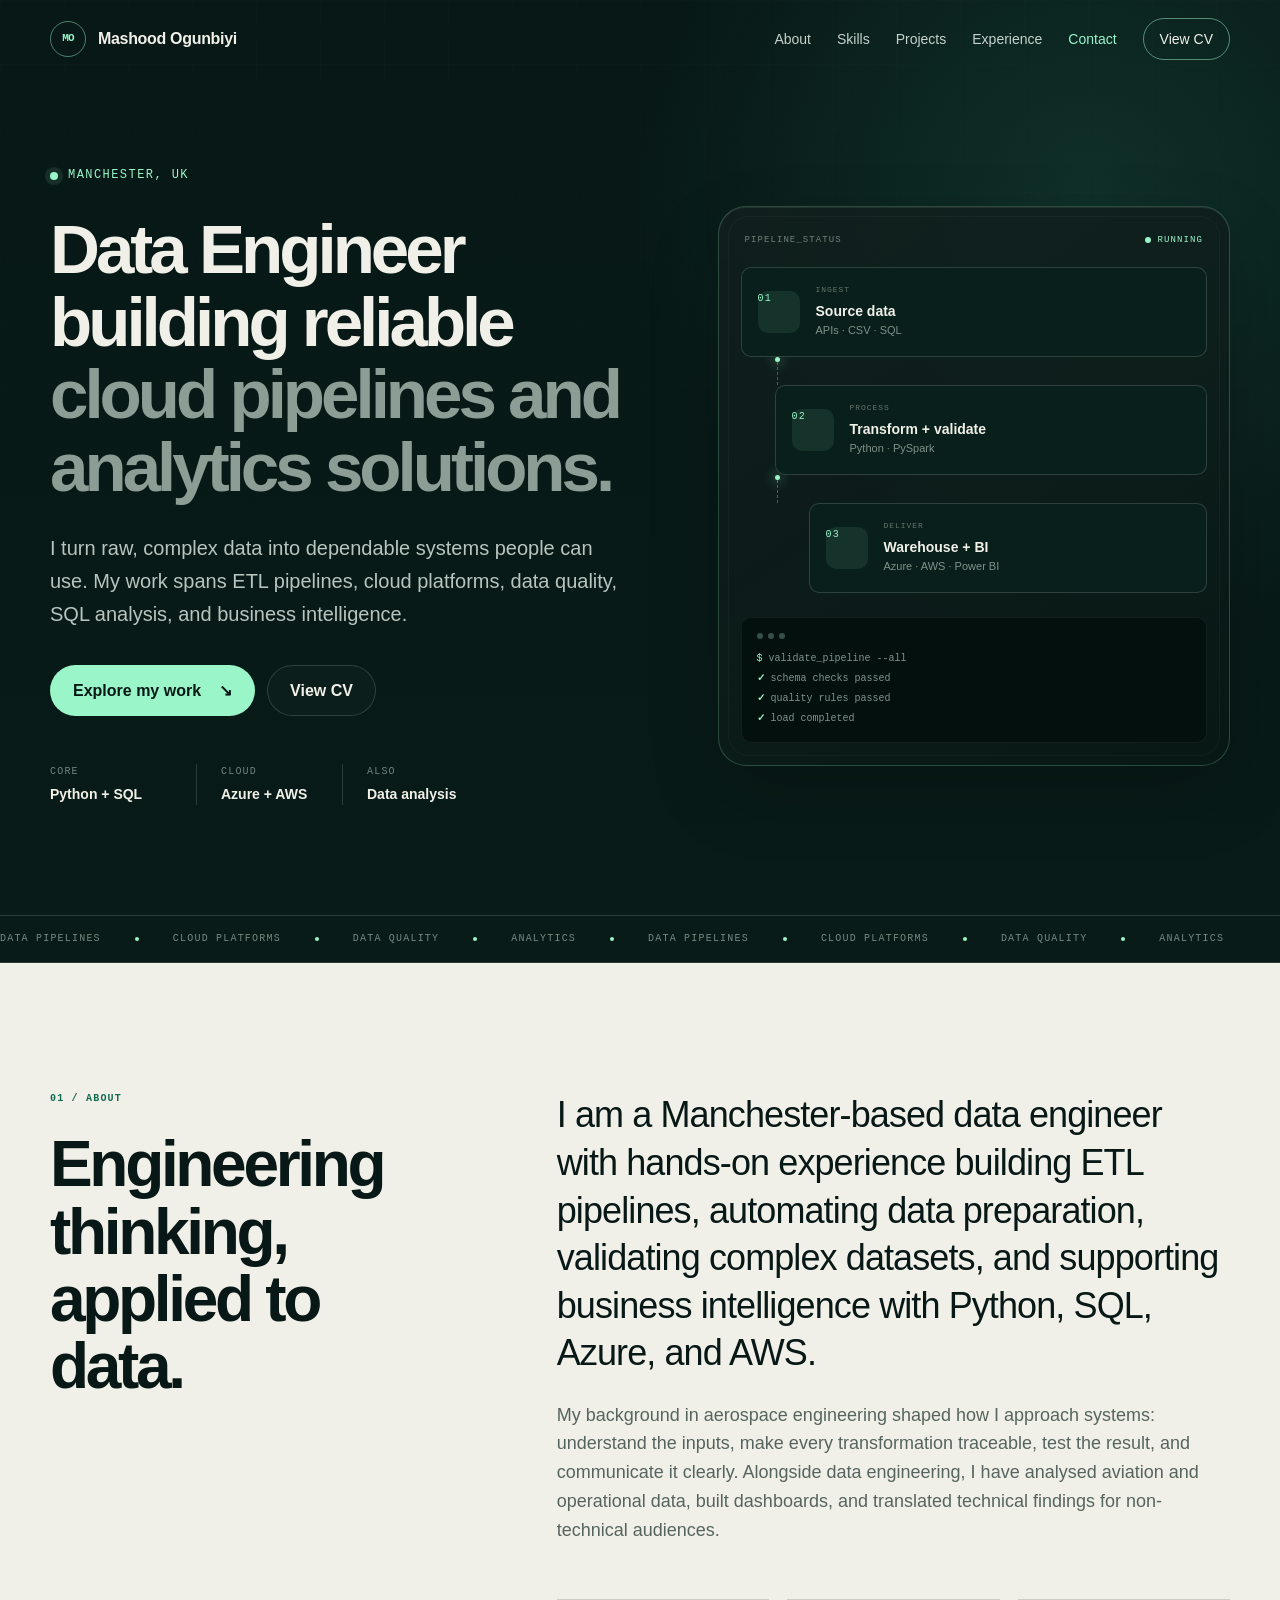
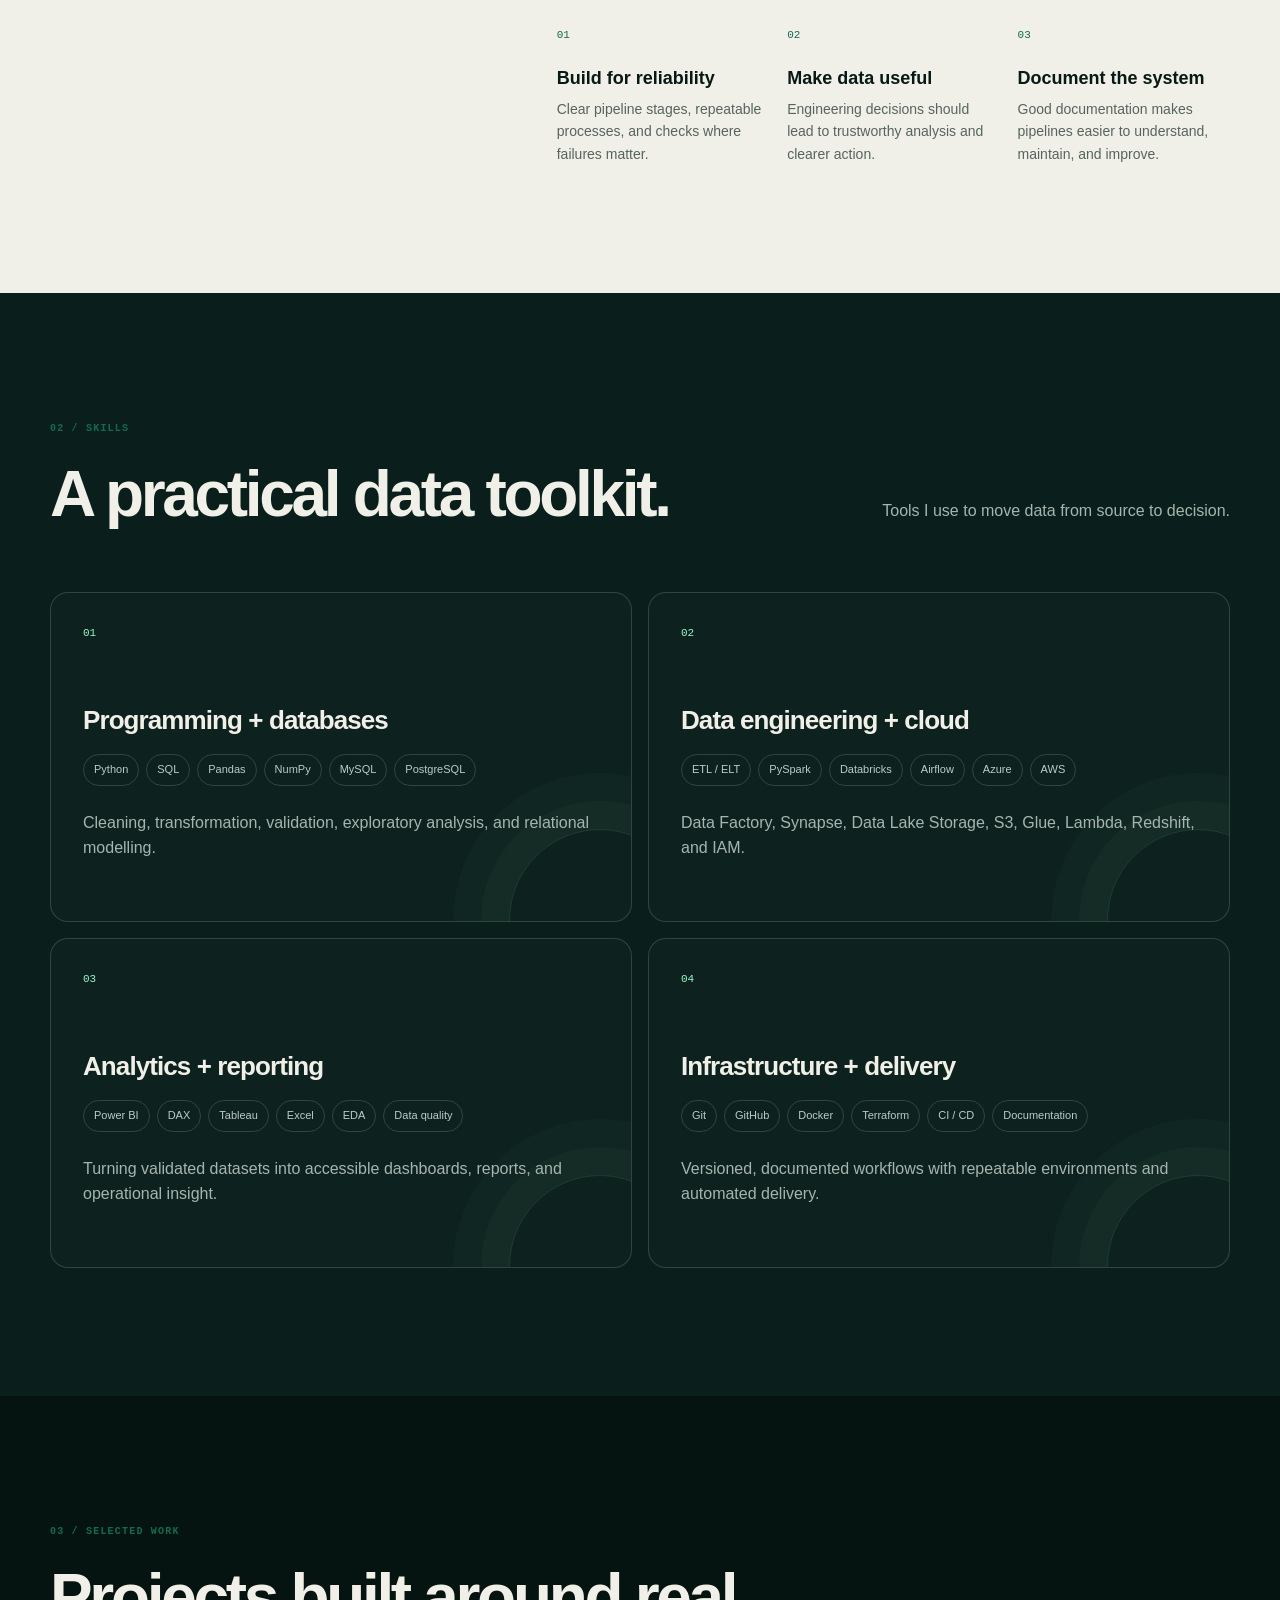
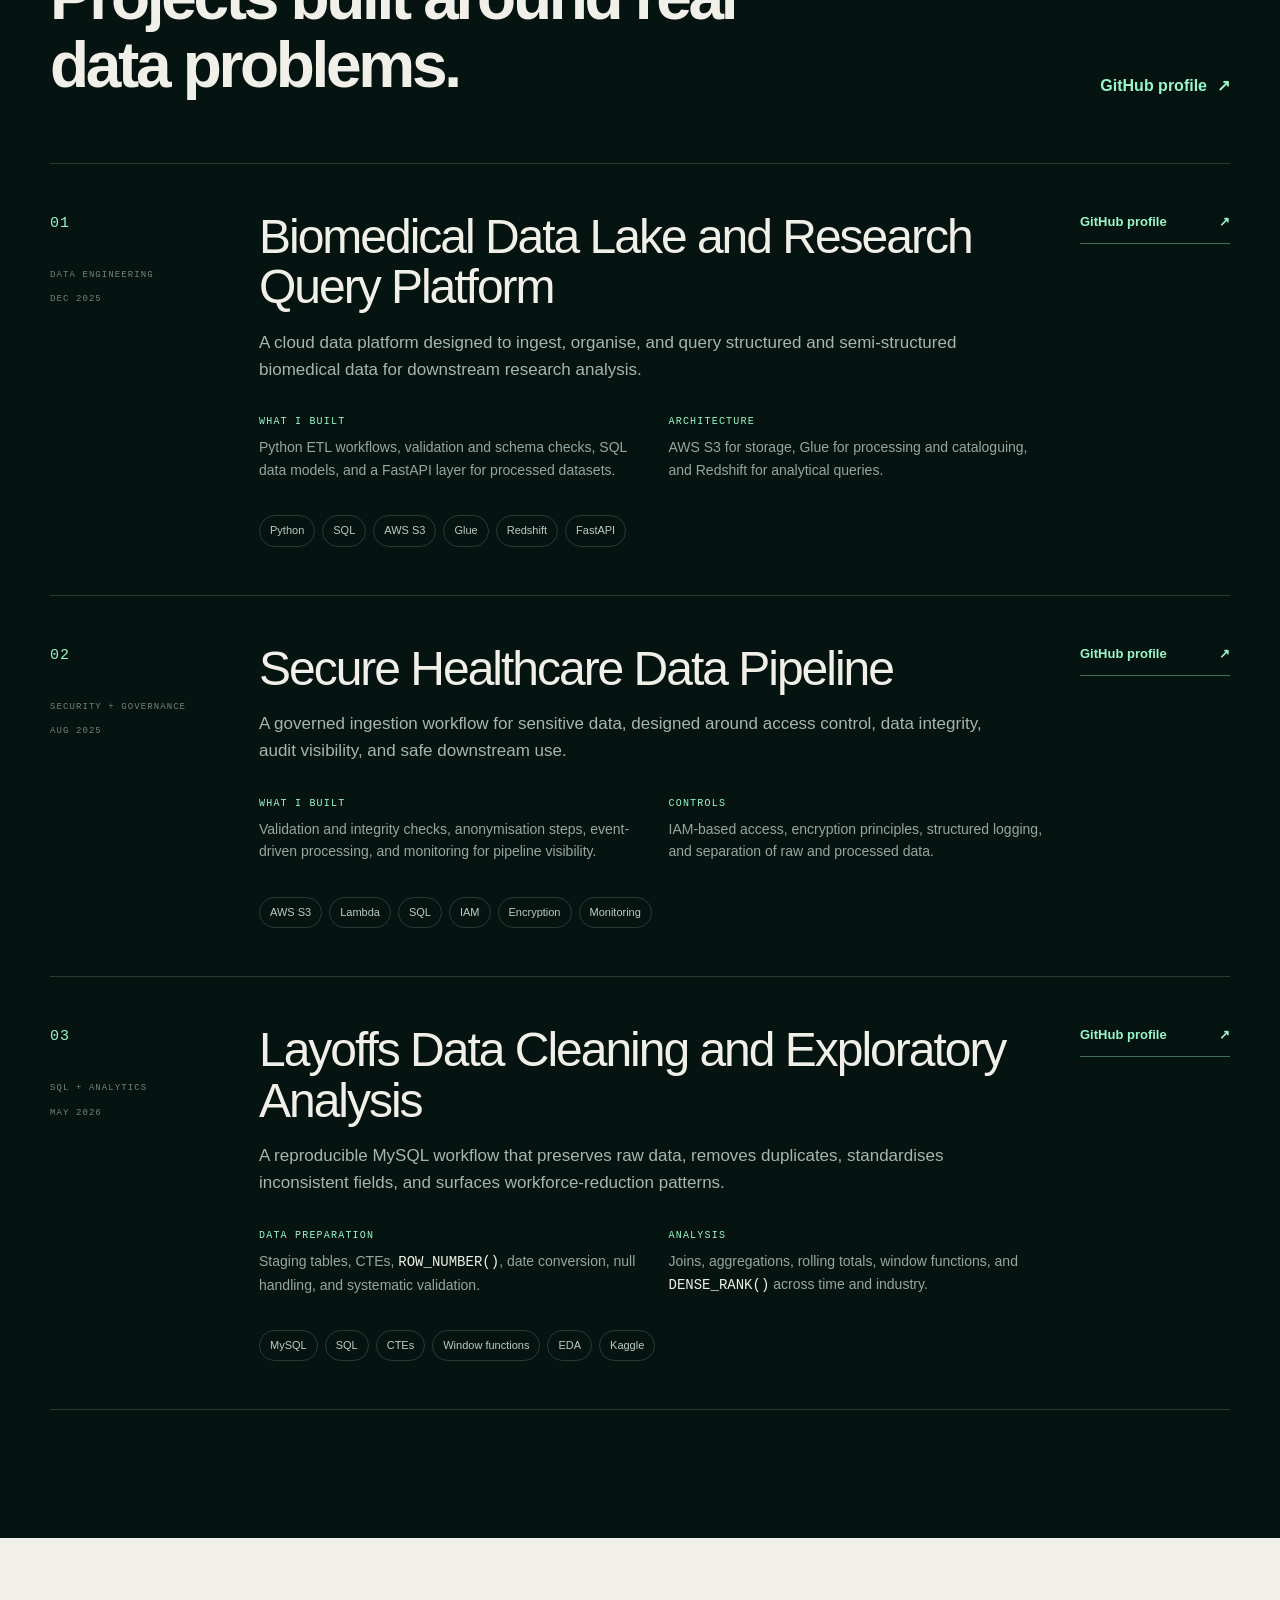
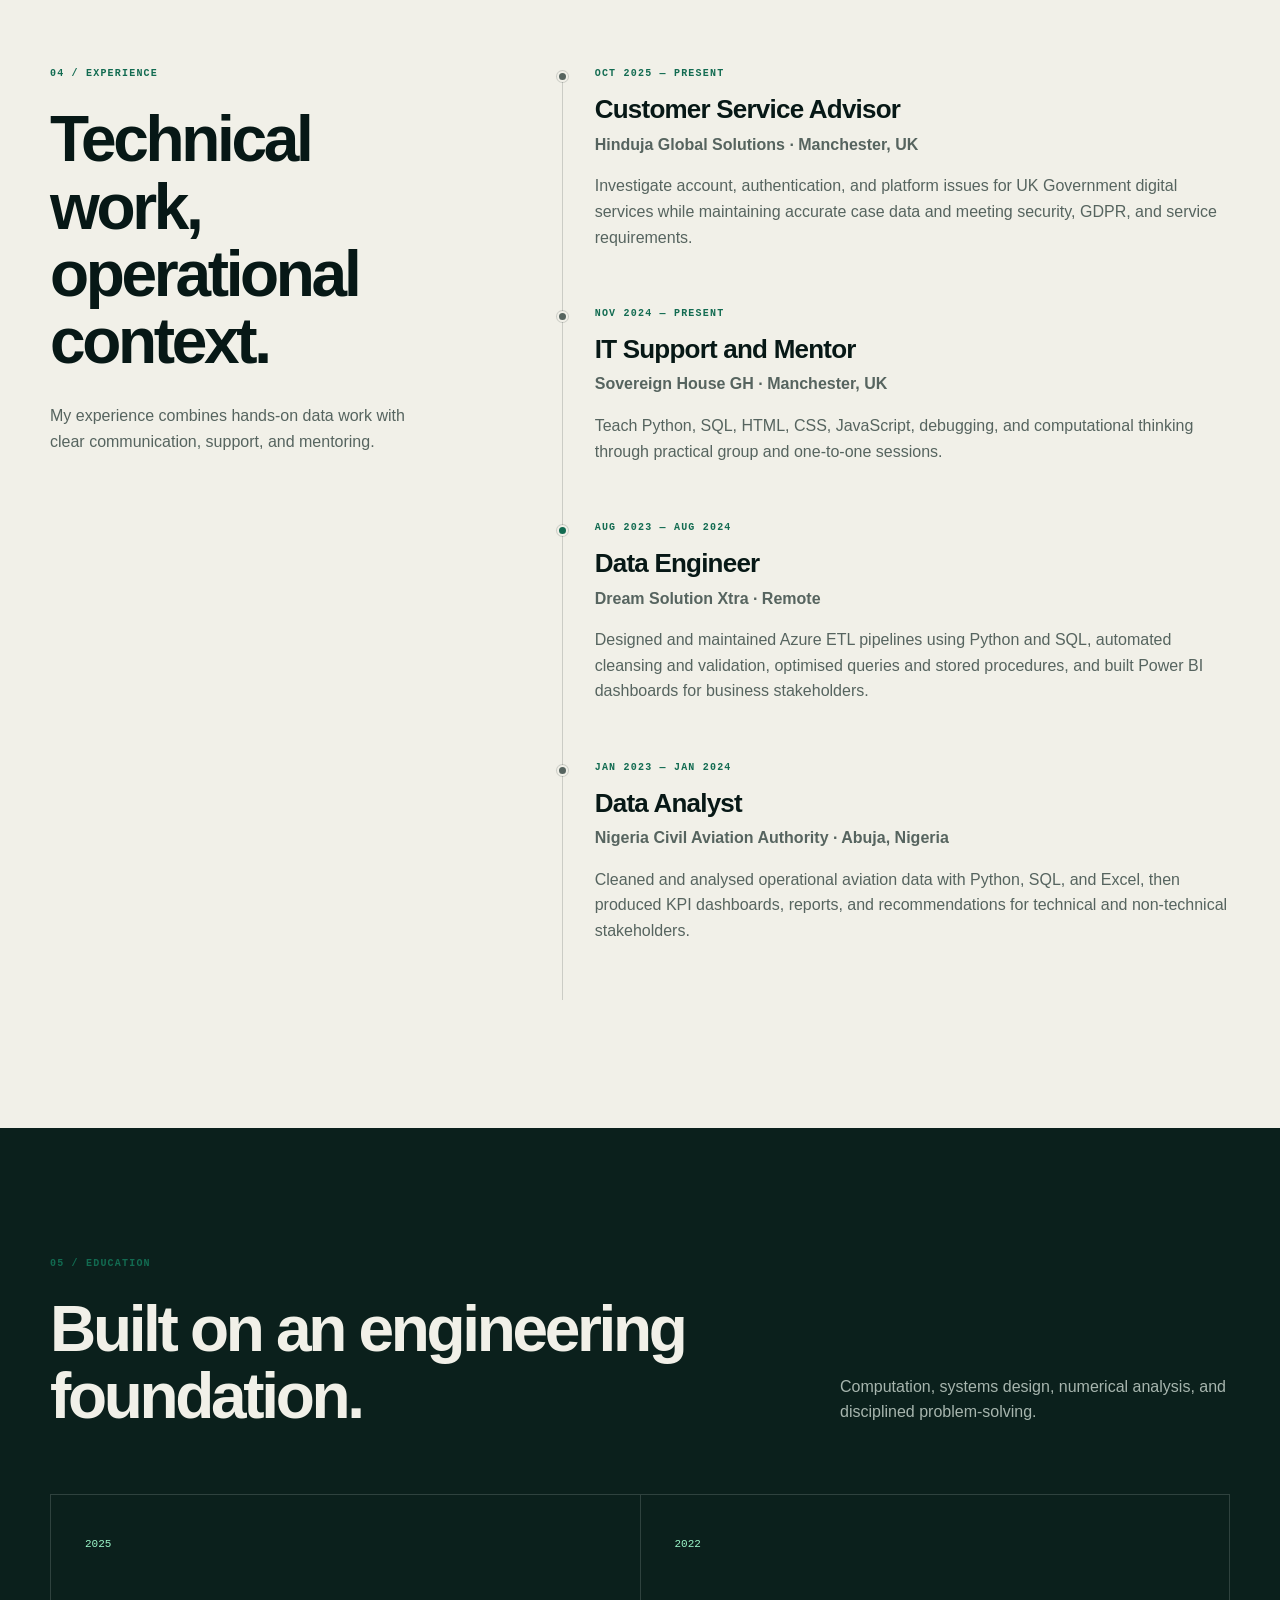
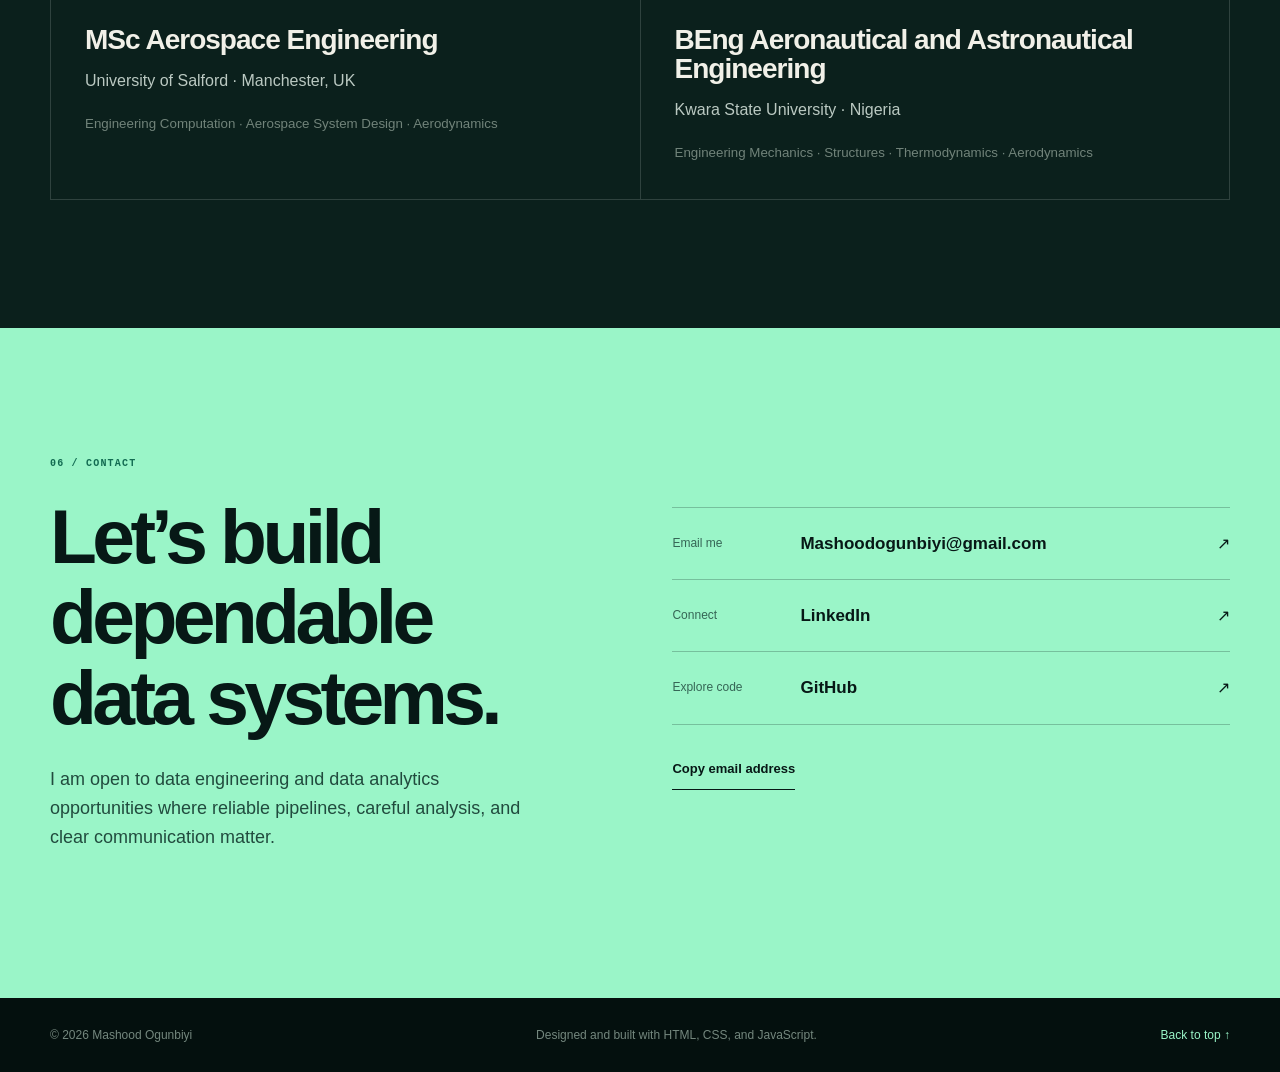
==== index.html @ 571972f6 "portfolio completed" ====
<!doctype html>
<html lang="en">
  <head>
    <meta charset="UTF-8" />
    <meta name="viewport" content="width=device-width, initial-scale=1.0" />
    <meta
      name="description"
      content="Portfolio of Mashood Ogunbiyi, a Manchester-based data engineer working with Python, SQL, Azure, AWS, data pipelines, and analytics."
    />
    <meta name="theme-color" content="#071816" />
    <meta property="og:title" content="Mashood Ogunbiyi | Data Engineer" />
    <meta
      property="og:description"
      content="Cloud data pipelines, dependable data platforms, and analytics solutions."
    />
    <meta property="og:type" content="website" />
    <title>Mashood Ogunbiyi | Data Engineer</title>
    <link rel="icon" href="data:image/svg+xml,%3Csvg xmlns='http://www.w3.org/2000/svg' viewBox='0 0 64 64'%3E%3Crect width='64' height='64' rx='32' fill='%23071816'/%3E%3Ctext x='32' y='39' text-anchor='middle' font-family='monospace' font-size='20' fill='%239af5c8'%3EMO%3C/text%3E%3C/svg%3E" />
    <link rel="stylesheet" href="styles.css" />
  </head>
  <body>
    <a class="skip-link" href="#main-content">Skip to main content</a>

    <header class="site-header" data-header>
      <div class="shell header-inner">
        <a class="brand" href="#home" aria-label="Mashood Ogunbiyi, home">
          <span class="brand-mark" aria-hidden="true">MO</span>
          <span class="brand-name">Mashood Ogunbiyi</span>
        </a>

        <button
          class="menu-toggle"
          type="button"
          aria-expanded="false"
          aria-controls="primary-navigation"
          data-menu-toggle
        >
          <span class="sr-only">Toggle navigation</span>
          <span aria-hidden="true"></span>
          <span aria-hidden="true"></span>
        </button>

        <nav class="primary-nav" id="primary-navigation" aria-label="Primary navigation" data-nav>
          <a href="#about">About</a>
          <a href="#skills">Skills</a>
          <a href="#projects">Projects</a>
          <a href="#experience">Experience</a>
          <a href="#contact">Contact</a>
          <a class="nav-cta" href="cv.html">View CV</a>
        </nav>
      </div>
    </header>

    <main id="main-content">
      <section class="hero section" id="home" aria-labelledby="hero-title">
        <div class="hero-grid shell">
          <div class="hero-copy" data-reveal>
            <p class="eyebrow"><span class="status-dot" aria-hidden="true"></span> Manchester, UK</p>
            <h1 id="hero-title">
              Data Engineer building reliable
              <span>cloud pipelines and analytics solutions.</span>
            </h1>
            <p class="hero-intro">
              I turn raw, complex data into dependable systems people can use. My work spans ETL
              pipelines, cloud platforms, data quality, SQL analysis, and business intelligence.
            </p>

            <div class="hero-actions" aria-label="Portfolio actions">
              <a class="button button-primary" href="#projects">
                Explore my work
                <span aria-hidden="true">↘</span>
              </a>
              <a class="button button-secondary" href="cv.html">View CV</a>
            </div>

            <dl class="hero-facts" aria-label="Professional summary">
              <div>
                <dt>Core</dt>
                <dd>Python + SQL</dd>
              </div>
              <div>
                <dt>Cloud</dt>
                <dd>Azure + AWS</dd>
              </div>
              <div>
                <dt>Also</dt>
                <dd>Data analysis</dd>
              </div>
            </dl>
          </div>

          <div class="pipeline-visual" role="img" aria-label="A data pipeline moving from source systems through transformation and validation into a cloud warehouse and dashboard" data-reveal>
            <div class="visual-topline">
              <span>pipeline_status</span>
              <span class="running-label"><i aria-hidden="true"></i> running</span>
            </div>

            <div class="pipeline-flow">
              <div class="pipeline-node node-source">
                <span class="node-icon" aria-hidden="true">01</span>
                <div>
                  <small>INGEST</small>
                  <strong>Source data</strong>
                  <span>APIs · CSV · SQL</span>
                </div>
              </div>

              <div class="connector" aria-hidden="true"><span></span></div>

              <div class="pipeline-node node-transform">
                <span class="node-icon" aria-hidden="true">02</span>
                <div>
                  <small>PROCESS</small>
                  <strong>Transform + validate</strong>
                  <span>Python · PySpark</span>
                </div>
              </div>

              <div class="connector" aria-hidden="true"><span></span></div>

              <div class="pipeline-node node-output">
                <span class="node-icon" aria-hidden="true">03</span>
                <div>
                  <small>DELIVER</small>
                  <strong>Warehouse + BI</strong>
                  <span>Azure · AWS · Power BI</span>
                </div>
              </div>
            </div>

            <div class="terminal-card" aria-hidden="true">
              <div class="terminal-dots"><i></i><i></i><i></i></div>
              <code><span>$</span> validate_pipeline --all</code>
              <code><b>✓</b> schema checks passed</code>
              <code><b>✓</b> quality rules passed</code>
              <code><b>✓</b> load completed</code>
            </div>
          </div>
        </div>

        <div class="hero-marquee" aria-hidden="true">
          <div>
            <span>DATA PIPELINES</span><i></i><span>CLOUD PLATFORMS</span><i></i><span>DATA QUALITY</span><i></i><span>ANALYTICS</span><i></i><span>DATA PIPELINES</span><i></i><span>CLOUD PLATFORMS</span><i></i><span>DATA QUALITY</span><i></i><span>ANALYTICS</span>
          </div>
        </div>
      </section>

      <section class="section section-light" id="about" aria-labelledby="about-title">
        <div class="shell section-grid">
          <div class="section-heading" data-reveal>
            <p class="section-index">01 / About</p>
            <h2 id="about-title">Engineering thinking, applied to data.</h2>
          </div>

          <div class="about-copy" data-reveal>
            <p class="lead">
              I am a Manchester-based data engineer with hands-on experience building ETL pipelines,
              automating data preparation, validating complex datasets, and supporting business
              intelligence with Python, SQL, Azure, and AWS.
            </p>
            <p>
              My background in aerospace engineering shaped how I approach systems: understand the
              inputs, make every transformation traceable, test the result, and communicate it clearly.
              Alongside data engineering, I have analysed aviation and operational data, built dashboards,
              and translated technical findings for non-technical audiences.
            </p>

            <div class="about-principles" aria-label="Working principles">
              <article>
                <span>01</span>
                <h3>Build for reliability</h3>
                <p>Clear pipeline stages, repeatable processes, and checks where failures matter.</p>
              </article>
              <article>
                <span>02</span>
                <h3>Make data useful</h3>
                <p>Engineering decisions should lead to trustworthy analysis and clearer action.</p>
              </article>
              <article>
                <span>03</span>
                <h3>Document the system</h3>
                <p>Good documentation makes pipelines easier to understand, maintain, and improve.</p>
              </article>
            </div>
          </div>
        </div>
      </section>

      <section class="section skills-section" id="skills" aria-labelledby="skills-title">
        <div class="shell">
          <div class="section-heading section-heading-row" data-reveal>
            <div>
              <p class="section-index">02 / Skills</p>
              <h2 id="skills-title">A practical data toolkit.</h2>
            </div>
            <p>Tools I use to move data from source to decision.</p>
          </div>

          <div class="skill-grid">
            <article class="skill-card" data-reveal>
              <div class="skill-number">01</div>
              <h3>Programming + databases</h3>
              <ul class="tag-list" aria-label="Programming and database skills">
                <li>Python</li><li>SQL</li><li>Pandas</li><li>NumPy</li><li>MySQL</li><li>PostgreSQL</li>
              </ul>
              <p>Cleaning, transformation, validation, exploratory analysis, and relational modelling.</p>
            </article>

            <article class="skill-card" data-reveal>
              <div class="skill-number">02</div>
              <h3>Data engineering + cloud</h3>
              <ul class="tag-list" aria-label="Data engineering and cloud skills">
                <li>ETL / ELT</li><li>PySpark</li><li>Databricks</li><li>Airflow</li><li>Azure</li><li>AWS</li>
              </ul>
              <p>Data Factory, Synapse, Data Lake Storage, S3, Glue, Lambda, Redshift, and IAM.</p>
            </article>

            <article class="skill-card" data-reveal>
              <div class="skill-number">03</div>
              <h3>Analytics + reporting</h3>
              <ul class="tag-list" aria-label="Analytics and reporting skills">
                <li>Power BI</li><li>DAX</li><li>Tableau</li><li>Excel</li><li>EDA</li><li>Data quality</li>
              </ul>
              <p>Turning validated datasets into accessible dashboards, reports, and operational insight.</p>
            </article>

            <article class="skill-card" data-reveal>
              <div class="skill-number">04</div>
              <h3>Infrastructure + delivery</h3>
              <ul class="tag-list" aria-label="Infrastructure and delivery skills">
                <li>Git</li><li>GitHub</li><li>Docker</li><li>Terraform</li><li>CI / CD</li><li>Documentation</li>
              </ul>
              <p>Versioned, documented workflows with repeatable environments and automated delivery.</p>
            </article>
          </div>
        </div>
      </section>

      <section class="section section-projects" id="projects" aria-labelledby="projects-title">
        <div class="shell">
          <div class="section-heading section-heading-row" data-reveal>
            <div>
              <p class="section-index">03 / Selected work</p>
              <h2 id="projects-title">Projects built around real data problems.</h2>
            </div>
            <a class="text-link" href="https://github.com/mashoodogunbiyi" target="_blank" rel="noreferrer">
              GitHub profile <span aria-hidden="true">↗</span>
            </a>
          </div>

          <div class="project-list">
            <article class="project-card project-featured" data-reveal>
              <div class="project-meta">
                <span>01</span>
                <span>Data engineering</span>
                <span>Dec 2025</span>
              </div>
              <div class="project-body">
                <div>
                  <h3>Biomedical Data Lake and Research Query Platform</h3>
                  <p>
                    A cloud data platform designed to ingest, organise, and query structured and
                    semi-structured biomedical data for downstream research analysis.
                  </p>
                </div>
                <div class="project-detail-grid">
                  <div>
                    <h4>What I built</h4>
                    <p>Python ETL workflows, validation and schema checks, SQL data models, and a FastAPI layer for processed datasets.</p>
                  </div>
                  <div>
                    <h4>Architecture</h4>
                    <p>AWS S3 for storage, Glue for processing and cataloguing, and Redshift for analytical queries.</p>
                  </div>
                </div>
                <ul class="project-stack" aria-label="Project technology stack">
                  <li>Python</li><li>SQL</li><li>AWS S3</li><li>Glue</li><li>Redshift</li><li>FastAPI</li>
                </ul>
              </div>
              <a class="project-link" href="https://github.com/mashoodogunbiyi" target="_blank" rel="noreferrer" aria-label="View Mashood Ogunbiyi's GitHub profile for the biomedical data lake project">
                <span>GitHub profile</span><span aria-hidden="true">↗</span>
              </a>
            </article>

            <article class="project-card" data-reveal>
              <div class="project-meta">
                <span>02</span>
                <span>Security + governance</span>
                <span>Aug 2025</span>
              </div>
              <div class="project-body">
                <div>
                  <h3>Secure Healthcare Data Pipeline</h3>
                  <p>
                    A governed ingestion workflow for sensitive data, designed around access control,
                    data integrity, audit visibility, and safe downstream use.
                  </p>
                </div>
                <div class="project-detail-grid">
                  <div>
                    <h4>What I built</h4>
                    <p>Validation and integrity checks, anonymisation steps, event-driven processing, and monitoring for pipeline visibility.</p>
                  </div>
                  <div>
                    <h4>Controls</h4>
                    <p>IAM-based access, encryption principles, structured logging, and separation of raw and processed data.</p>
                  </div>
                </div>
                <ul class="project-stack" aria-label="Project technology stack">
                  <li>AWS S3</li><li>Lambda</li><li>SQL</li><li>IAM</li><li>Encryption</li><li>Monitoring</li>
                </ul>
              </div>
              <a class="project-link" href="https://github.com/mashoodogunbiyi" target="_blank" rel="noreferrer" aria-label="View Mashood Ogunbiyi's GitHub profile for the secure healthcare data pipeline project">
                <span>GitHub profile</span><span aria-hidden="true">↗</span>
              </a>
            </article>

            <article class="project-card" data-reveal>
              <div class="project-meta">
                <span>03</span>
                <span>SQL + analytics</span>
                <span>May 2026</span>
              </div>
              <div class="project-body">
                <div>
                  <h3>Layoffs Data Cleaning and Exploratory Analysis</h3>
                  <p>
                    A reproducible MySQL workflow that preserves raw data, removes duplicates,
                    standardises inconsistent fields, and surfaces workforce-reduction patterns.
                  </p>
                </div>
                <div class="project-detail-grid">
                  <div>
                    <h4>Data preparation</h4>
                    <p>Staging tables, CTEs, <code>ROW_NUMBER()</code>, date conversion, null handling, and systematic validation.</p>
                  </div>
                  <div>
                    <h4>Analysis</h4>
                    <p>Joins, aggregations, rolling totals, window functions, and <code>DENSE_RANK()</code> across time and industry.</p>
                  </div>
                </div>
                <ul class="project-stack" aria-label="Project technology stack">
                  <li>MySQL</li><li>SQL</li><li>CTEs</li><li>Window functions</li><li>EDA</li><li>Kaggle</li>
                </ul>
              </div>
              <a class="project-link" href="https://github.com/mashoodogunbiyi" target="_blank" rel="noreferrer" aria-label="View Mashood Ogunbiyi's GitHub profile for the SQL layoffs analysis project">
                <span>GitHub profile</span><span aria-hidden="true">↗</span>
              </a>
            </article>
          </div>
        </div>
      </section>

      <section class="section section-light" id="experience" aria-labelledby="experience-title">
        <div class="shell section-grid experience-layout">
          <div class="section-heading" data-reveal>
            <p class="section-index">04 / Experience</p>
            <h2 id="experience-title">Technical work, operational context.</h2>
            <p class="heading-note">My experience combines hands-on data work with clear communication, support, and mentoring.</p>
          </div>

          <div class="timeline">
            <article class="timeline-item" data-reveal>
              <div class="timeline-marker" aria-hidden="true"></div>
              <div class="timeline-date">Oct 2025 — Present</div>
              <h3>Customer Service Advisor</h3>
              <p class="timeline-company">Hinduja Global Solutions · Manchester, UK</p>
              <p>Investigate account, authentication, and platform issues for UK Government digital services while maintaining accurate case data and meeting security, GDPR, and service requirements.</p>
            </article>

            <article class="timeline-item" data-reveal>
              <div class="timeline-marker" aria-hidden="true"></div>
              <div class="timeline-date">Nov 2024 — Present</div>
              <h3>IT Support and Mentor</h3>
              <p class="timeline-company">Sovereign House GH · Manchester, UK</p>
              <p>Teach Python, SQL, HTML, CSS, JavaScript, debugging, and computational thinking through practical group and one-to-one sessions.</p>
            </article>

            <article class="timeline-item timeline-item-accent" data-reveal>
              <div class="timeline-marker" aria-hidden="true"></div>
              <div class="timeline-date">Aug 2023 — Aug 2024</div>
              <h3>Data Engineer</h3>
              <p class="timeline-company">Dream Solution Xtra · Remote</p>
              <p>Designed and maintained Azure ETL pipelines using Python and SQL, automated cleansing and validation, optimised queries and stored procedures, and built Power BI dashboards for business stakeholders.</p>
            </article>

            <article class="timeline-item" data-reveal>
              <div class="timeline-marker" aria-hidden="true"></div>
              <div class="timeline-date">Jan 2023 — Jan 2024</div>
              <h3>Data Analyst</h3>
              <p class="timeline-company">Nigeria Civil Aviation Authority · Abuja, Nigeria</p>
              <p>Cleaned and analysed operational aviation data with Python, SQL, and Excel, then produced KPI dashboards, reports, and recommendations for technical and non-technical stakeholders.</p>
            </article>
          </div>
        </div>
      </section>

      <section class="section education-section" id="education" aria-labelledby="education-title">
        <div class="shell">
          <div class="section-heading section-heading-row" data-reveal>
            <div>
              <p class="section-index">05 / Education</p>
              <h2 id="education-title">Built on an engineering foundation.</h2>
            </div>
            <p>Computation, systems design, numerical analysis, and disciplined problem-solving.</p>
          </div>

          <div class="education-grid">
            <article data-reveal>
              <span>2025</span>
              <h3>MSc Aerospace Engineering</h3>
              <p>University of Salford · Manchester, UK</p>
              <small>Engineering Computation · Aerospace System Design · Aerodynamics</small>
            </article>
            <article data-reveal>
              <span>2022</span>
              <h3>BEng Aeronautical and Astronautical Engineering</h3>
              <p>Kwara State University · Nigeria</p>
              <small>Engineering Mechanics · Structures · Thermodynamics · Aerodynamics</small>
            </article>
          </div>
        </div>
      </section>

      <section class="section contact-section" id="contact" aria-labelledby="contact-title">
        <div class="shell contact-grid">
          <div data-reveal>
            <p class="section-index">06 / Contact</p>
            <h2 id="contact-title">Let’s build dependable data systems.</h2>
            <p>
              I am open to data engineering and data analytics opportunities where reliable pipelines,
              careful analysis, and clear communication matter.
            </p>
          </div>

          <div class="contact-actions" data-reveal>
            <a class="contact-link" href="mailto:mashoodogunbiyi@gmail.com">
              <span>Email me</span>
              <strong>Mashoodogunbiyi@gmail.com</strong>
              <i aria-hidden="true">↗</i>
            </a>
            <a class="contact-link" href="https://www.linkedin.com/in/ogunbiyi-mashood" target="_blank" rel="noreferrer">
              <span>Connect</span>
              <strong>LinkedIn</strong>
              <i aria-hidden="true">↗</i>
            </a>
            <a class="contact-link" href="https://github.com/mashoodogunbiyi" target="_blank" rel="noreferrer">
              <span>Explore code</span>
              <strong>GitHub</strong>
              <i aria-hidden="true">↗</i>
            </a>
            <button class="copy-button" type="button" data-copy-email>
              Copy email address
            </button>
            <p class="copy-status" role="status" aria-live="polite" data-copy-status></p>
          </div>
        </div>
      </section>
    </main>

    <footer class="site-footer">
      <div class="shell footer-inner">
        <p>© <span data-year></span> Mashood Ogunbiyi</p>
        <p>Designed and built with HTML, CSS, and JavaScript.</p>
        <a href="#home">Back to top <span aria-hidden="true">↑</span></a>
      </div>
    </footer>

    <script src="script.js"></script>
  </body>
</html>
---- styles.css ----
:root {
  color-scheme: dark;
  --ink: #071816;
  --ink-soft: #102723;
  --ink-card: #0d221f;
  --paper: #f1f0e8;
  --paper-strong: #fbfaf4;
  --muted: #a7b5ae;
  --muted-dark: #56645f;
  --line: rgba(232, 242, 235, 0.16);
  --line-dark: rgba(7, 24, 22, 0.16);
  --mint: #9af5c8;
  --mint-dark: #126b51;
  --shell: min(1180px, calc(100% - 40px));
  --radius-sm: 10px;
  --radius-md: 18px;
  --radius-lg: 28px;
  --shadow: 0 28px 70px rgba(0, 0, 0, 0.2);
}

* {
  box-sizing: border-box;
}

html {
  scroll-behavior: smooth;
  scroll-padding-top: 88px;
}

body {
  margin: 0;
  min-width: 320px;
  background: var(--ink);
  color: var(--paper);
  font-family: "Avenir Next", Avenir, "Segoe UI", Helvetica, Arial, sans-serif;
  font-size: 16px;
  line-height: 1.6;
  -webkit-font-smoothing: antialiased;
}

body.menu-open {
  overflow: hidden;
}

::selection {
  background: var(--mint);
  color: var(--ink);
}

a {
  color: inherit;
  text-decoration: none;
}

button,
a {
  -webkit-tap-highlight-color: transparent;
}

button,
input,
textarea {
  font: inherit;
}

button {
  color: inherit;
}

img,
svg {
  display: block;
  max-width: 100%;
}

h1,
h2,
h3,
h4,
p {
  margin-top: 0;
}

h1,
h2,
h3,
h4 {
  line-height: 1.05;
}

.shell {
  width: var(--shell);
  margin-inline: auto;
}

.sr-only {
  position: absolute;
  width: 1px;
  height: 1px;
  padding: 0;
  margin: -1px;
  overflow: hidden;
  clip: rect(0, 0, 0, 0);
  white-space: nowrap;
  border: 0;
}

.skip-link {
  position: fixed;
  z-index: 1000;
  top: 12px;
  left: 12px;
  padding: 10px 16px;
  background: var(--mint);
  color: var(--ink);
  border-radius: 6px;
  transform: translateY(-160%);
  transition: transform 180ms ease;
}

.skip-link:focus {
  transform: translateY(0);
}

:focus-visible {
  outline: 3px solid var(--mint);
  outline-offset: 4px;
}

.site-header {
  position: fixed;
  z-index: 100;
  top: 0;
  left: 0;
  width: 100%;
  border-bottom: 1px solid transparent;
  transition: background 220ms ease, border-color 220ms ease, backdrop-filter 220ms ease;
}

.site-header.is-scrolled {
  background: rgba(7, 24, 22, 0.84);
  border-color: var(--line);
  backdrop-filter: blur(18px);
}

.header-inner {
  min-height: 78px;
  display: flex;
  align-items: center;
  justify-content: space-between;
  gap: 32px;
}

.brand {
  display: inline-flex;
  align-items: center;
  gap: 12px;
  font-weight: 700;
  letter-spacing: -0.02em;
}

.brand-mark {
  display: grid;
  place-items: center;
  width: 36px;
  height: 36px;
  border: 1px solid rgba(154, 245, 200, 0.48);
  border-radius: 50%;
  color: var(--mint);
  font-family: ui-monospace, SFMono-Regular, Menlo, Consolas, monospace;
  font-size: 11px;
  letter-spacing: -0.08em;
}

.primary-nav {
  display: flex;
  align-items: center;
  gap: 26px;
}

.primary-nav a {
  color: #c7d2cc;
  font-size: 14px;
  transition: color 160ms ease;
}

.primary-nav a:hover,
.primary-nav a.is-active {
  color: var(--mint);
}

.primary-nav .nav-cta {
  padding: 9px 16px;
  border: 1px solid rgba(154, 245, 200, 0.5);
  border-radius: 999px;
  color: var(--paper);
}

.primary-nav .nav-cta:hover {
  background: var(--mint);
  color: var(--ink);
}

.menu-toggle {
  display: none;
  width: 44px;
  height: 44px;
  padding: 0;
  border: 1px solid var(--line);
  border-radius: 50%;
  background: transparent;
}

.menu-toggle > span:not(.sr-only) {
  display: block;
  width: 18px;
  height: 1px;
  margin: 5px auto;
  background: currentColor;
  transition: transform 180ms ease;
}

.menu-toggle[aria-expanded="true"] > span:nth-of-type(2) {
  transform: translateY(3px) rotate(45deg);
}

.menu-toggle[aria-expanded="true"] > span:nth-of-type(3) {
  transform: translateY(-3px) rotate(-45deg);
}

.section {
  position: relative;
  padding: 128px 0;
}

.hero {
  padding-top: 166px;
  padding-bottom: 0;
  overflow: hidden;
  background:
    radial-gradient(circle at 85% 20%, rgba(67, 185, 152, 0.14), transparent 34%),
    linear-gradient(180deg, #071816 0%, #081b18 100%);
}

.hero::before {
  position: absolute;
  inset: 0;
  content: "";
  opacity: 0.25;
  pointer-events: none;
  background-image:
    linear-gradient(rgba(255, 255, 255, 0.04) 1px, transparent 1px),
    linear-gradient(90deg, rgba(255, 255, 255, 0.04) 1px, transparent 1px);
  background-size: 64px 64px;
  mask-image: linear-gradient(to bottom, black, transparent 78%);
}

.hero-grid {
  position: relative;
  z-index: 1;
  display: grid;
  grid-template-columns: minmax(0, 1.06fr) minmax(400px, 0.94fr);
  align-items: center;
  gap: clamp(48px, 7vw, 100px);
  min-height: 600px;
  padding-bottom: 110px;
}

.eyebrow,
.section-index,
.timeline-date,
.project-meta,
.visual-topline,
.node-icon,
.pipeline-node small {
  font-family: ui-monospace, SFMono-Regular, Menlo, Consolas, monospace;
  text-transform: uppercase;
  letter-spacing: 0.12em;
}

.eyebrow {
  display: flex;
  align-items: center;
  gap: 10px;
  margin-bottom: 28px;
  color: var(--mint);
  font-size: 12px;
}

.status-dot {
  position: relative;
  width: 8px;
  height: 8px;
  border-radius: 50%;
  background: var(--mint);
  box-shadow: 0 0 0 5px rgba(154, 245, 200, 0.1);
}

.hero h1 {
  max-width: 760px;
  margin-bottom: 28px;
  font-size: clamp(48px, 5.4vw, 74px);
  font-weight: 600;
  letter-spacing: -0.058em;
}

.hero h1 span {
  display: block;
  color: #8c9d95;
}

.hero-intro {
  max-width: 640px;
  margin-bottom: 34px;
  color: #b8c5be;
  font-size: clamp(17px, 1.7vw, 20px);
  line-height: 1.65;
}

.hero-actions {
  display: flex;
  flex-wrap: wrap;
  gap: 12px;
}

.button {
  display: inline-flex;
  min-height: 50px;
  align-items: center;
  justify-content: center;
  gap: 18px;
  padding: 12px 22px;
  border: 1px solid transparent;
  border-radius: 999px;
  cursor: pointer;
  font-weight: 700;
  transition: transform 160ms ease, background 160ms ease, border-color 160ms ease;
}

.button:hover {
  transform: translateY(-2px);
}

.button-primary {
  background: var(--mint);
  color: var(--ink);
}

.button-primary:hover {
  background: #b6fbd8;
}

.button-secondary {
  border-color: var(--line);
  background: rgba(255, 255, 255, 0.02);
}

.button-secondary:hover {
  border-color: rgba(154, 245, 200, 0.5);
}

.hero-facts {
  display: flex;
  flex-wrap: wrap;
  gap: 0;
  margin: 48px 0 0;
}

.hero-facts div {
  min-width: 146px;
  padding: 0 24px;
  border-left: 1px solid var(--line);
}

.hero-facts div:first-child {
  padding-left: 0;
  border-left: 0;
}

.hero-facts dt {
  margin-bottom: 3px;
  color: #71837a;
  font-family: ui-monospace, SFMono-Regular, Menlo, Consolas, monospace;
  font-size: 10px;
  letter-spacing: 0.12em;
  text-transform: uppercase;
}

.hero-facts dd {
  margin: 0;
  font-size: 14px;
  font-weight: 700;
}

.pipeline-visual {
  position: relative;
  padding: 22px;
  border: 1px solid rgba(154, 245, 200, 0.22);
  border-radius: var(--radius-lg);
  background:
    linear-gradient(145deg, rgba(255, 255, 255, 0.045), rgba(255, 255, 255, 0.012)),
    rgba(5, 20, 18, 0.8);
  box-shadow: var(--shadow), inset 0 1px rgba(255, 255, 255, 0.08);
}

.pipeline-visual::after {
  position: absolute;
  inset: 9px;
  content: "";
  border: 1px solid rgba(255, 255, 255, 0.035);
  border-radius: 21px;
  pointer-events: none;
}

.visual-topline {
  display: flex;
  justify-content: space-between;
  padding: 4px 4px 20px;
  color: #71837a;
  font-size: 9px;
}

.running-label {
  display: inline-flex;
  align-items: center;
  gap: 7px;
  color: var(--mint);
}

.running-label i {
  width: 6px;
  height: 6px;
  border-radius: 50%;
  background: var(--mint);
  animation: pulse 1.8s infinite;
}

.pipeline-flow {
  position: relative;
}

.pipeline-node {
  position: relative;
  z-index: 2;
  display: flex;
  align-items: center;
  gap: 16px;
  padding: 16px;
  border: 1px solid var(--line);
  border-radius: var(--radius-sm);
  background: rgba(9, 32, 28, 0.94);
}

.pipeline-node:nth-of-type(3) {
  margin-left: 34px;
}

.pipeline-node:nth-of-type(5) {
  margin-left: 68px;
}

.node-icon {
  display: grid;
  flex: 0 0 auto;
  place-items: center;
  width: 42px;
  height: 42px;
  border-radius: 10px;
  background: rgba(154, 245, 200, 0.09);
  color: var(--mint);
  font-size: 10px;
}

.pipeline-node small,
.pipeline-node span {
  display: block;
}

.pipeline-node small {
  margin-bottom: 3px;
  color: #64766d;
  font-size: 8px;
}

.pipeline-node strong {
  display: block;
  font-size: 14px;
}

.pipeline-node div > span {
  color: #7f9289;
  font-size: 11px;
}

.connector {
  position: relative;
  height: 28px;
  margin-left: 36px;
  border-left: 1px dashed rgba(154, 245, 200, 0.35);
}

.connector span {
  position: absolute;
  left: -3px;
  top: 0;
  width: 5px;
  height: 5px;
  border-radius: 50%;
  background: var(--mint);
  box-shadow: 0 0 12px var(--mint);
  animation: packet 2.2s infinite linear;
}

.terminal-card {
  margin-top: 24px;
  padding: 16px;
  border-radius: var(--radius-sm);
  background: #04100e;
  box-shadow: inset 0 0 0 1px rgba(255, 255, 255, 0.06);
}

.terminal-dots {
  display: flex;
  gap: 5px;
  margin-bottom: 12px;
}

.terminal-dots i {
  width: 6px;
  height: 6px;
  border-radius: 50%;
  background: #365049;
}

.terminal-card code {
  display: block;
  margin-top: 4px;
  color: #80938a;
  font-family: ui-monospace, SFMono-Regular, Menlo, Consolas, monospace;
  font-size: 10px;
}

.terminal-card code span,
.terminal-card code b {
  color: var(--mint);
}

.hero-marquee {
  position: relative;
  z-index: 1;
  width: 100%;
  overflow: hidden;
  border-top: 1px solid var(--line);
  border-bottom: 1px solid var(--line);
  color: #768980;
  font-family: ui-monospace, SFMono-Regular, Menlo, Consolas, monospace;
  font-size: 10px;
  letter-spacing: 0.12em;
  white-space: nowrap;
}

.hero-marquee > div {
  display: flex;
  width: max-content;
  align-items: center;
  gap: 34px;
  padding: 15px 0;
  animation: marquee 30s linear infinite;
}

.hero-marquee i {
  width: 4px;
  height: 4px;
  border-radius: 50%;
  background: var(--mint);
}

.section-light {
  background: var(--paper);
  color: var(--ink);
}

.section-grid {
  display: grid;
  grid-template-columns: minmax(240px, 0.72fr) minmax(0, 1.28fr);
  gap: clamp(64px, 10vw, 160px);
}

.section-index {
  margin-bottom: 24px;
  color: var(--mint-dark);
  font-size: 10px;
  font-weight: 700;
}

.section-heading h2 {
  max-width: 700px;
  margin-bottom: 0;
  font-size: clamp(38px, 5vw, 64px);
  font-weight: 600;
  letter-spacing: -0.052em;
}

.section-heading-row {
  display: flex;
  align-items: end;
  justify-content: space-between;
  gap: 48px;
  margin-bottom: 64px;
}

.section-heading-row > p,
.heading-note {
  max-width: 390px;
  margin-bottom: 5px;
  color: var(--muted);
}

.section-light .heading-note {
  color: var(--muted-dark);
}

.about-copy .lead {
  margin-bottom: 24px;
  font-size: clamp(24px, 3vw, 36px);
  line-height: 1.32;
  letter-spacing: -0.025em;
}

.about-copy > p:not(.lead) {
  max-width: 720px;
  color: var(--muted-dark);
  font-size: 18px;
}

.about-principles {
  display: grid;
  grid-template-columns: repeat(3, 1fr);
  gap: 18px;
  margin-top: 54px;
}

.about-principles article {
  padding-top: 20px;
  border-top: 1px solid var(--line-dark);
}

.about-principles span {
  color: var(--mint-dark);
  font-family: ui-monospace, SFMono-Regular, Menlo, Consolas, monospace;
  font-size: 11px;
}

.about-principles h3 {
  margin: 24px 0 10px;
  font-size: 18px;
}

.about-principles p {
  margin-bottom: 0;
  color: var(--muted-dark);
  font-size: 14px;
}

.skills-section {
  background: #0a1f1b;
}

.skill-grid {
  display: grid;
  grid-template-columns: repeat(2, 1fr);
  gap: 16px;
}

.skill-card {
  position: relative;
  min-height: 330px;
  padding: 32px;
  overflow: hidden;
  border: 1px solid var(--line);
  border-radius: var(--radius-md);
  background: var(--ink-card);
}

.skill-card::after {
  position: absolute;
  right: -60px;
  bottom: -90px;
  width: 180px;
  height: 180px;
  content: "";
  border: 1px solid rgba(154, 245, 200, 0.12);
  border-radius: 50%;
  box-shadow: 0 0 0 28px rgba(154, 245, 200, 0.025), 0 0 0 56px rgba(154, 245, 200, 0.018);
}

.skill-number {
  margin-bottom: 64px;
  color: var(--mint);
  font-family: ui-monospace, SFMono-Regular, Menlo, Consolas, monospace;
  font-size: 11px;
}

.skill-card h3 {
  margin-bottom: 20px;
  font-size: 26px;
  font-weight: 600;
  letter-spacing: -0.035em;
}

.skill-card > p {
  position: relative;
  z-index: 1;
  max-width: 520px;
  margin: 24px 0 0;
  color: var(--muted);
}

.tag-list,
.project-stack {
  display: flex;
  flex-wrap: wrap;
  gap: 7px;
  padding: 0;
  margin: 0;
  list-style: none;
}

.tag-list li,
.project-stack li {
  padding: 6px 10px;
  border: 1px solid var(--line);
  border-radius: 999px;
  color: #bdcbc4;
  font-size: 11px;
}

.section-projects {
  background: #061411;
}

.text-link {
  display: inline-flex;
  gap: 10px;
  align-items: center;
  color: var(--mint);
  font-weight: 700;
}

.project-list {
  border-top: 1px solid var(--line);
}

.project-card {
  display: grid;
  grid-template-columns: 175px minmax(0, 1fr) 150px;
  gap: 34px;
  padding: 48px 0;
  border-bottom: 1px solid var(--line);
}

.project-meta {
  display: flex;
  flex-direction: column;
  gap: 10px;
  color: #71837a;
  font-size: 9px;
}

.project-meta span:first-child {
  margin-bottom: 22px;
  color: var(--mint);
  font-size: 15px;
}

.project-body h3 {
  max-width: 790px;
  margin-bottom: 16px;
  font-size: clamp(30px, 4vw, 48px);
  font-weight: 500;
  letter-spacing: -0.042em;
}

.project-body > div:first-child > p {
  max-width: 760px;
  color: var(--muted);
  font-size: 17px;
}

.project-detail-grid {
  display: grid;
  grid-template-columns: repeat(2, 1fr);
  gap: 32px;
  margin: 34px 0;
}

.project-detail-grid h4 {
  margin-bottom: 9px;
  color: var(--mint);
  font-family: ui-monospace, SFMono-Regular, Menlo, Consolas, monospace;
  font-size: 10px;
  font-weight: 500;
  letter-spacing: 0.12em;
  text-transform: uppercase;
}

.project-detail-grid p {
  margin: 0;
  color: #96a79f;
  font-size: 14px;
}

.project-detail-grid code {
  color: var(--paper);
}

.project-link {
  display: flex;
  align-self: start;
  justify-content: space-between;
  gap: 12px;
  padding-bottom: 10px;
  border-bottom: 1px solid rgba(154, 245, 200, 0.4);
  color: var(--mint);
  font-size: 13px;
  font-weight: 700;
}

.experience-layout {
  align-items: start;
}

.experience-layout > .section-heading {
  position: sticky;
  top: 120px;
}

.heading-note {
  margin-top: 28px;
}

.timeline {
  position: relative;
}

.timeline::before {
  position: absolute;
  top: 8px;
  bottom: 0;
  left: 5px;
  width: 1px;
  content: "";
  background: var(--line-dark);
}

.timeline-item {
  position: relative;
  padding: 0 0 56px 38px;
}

.timeline-marker {
  position: absolute;
  top: 5px;
  left: 0;
  width: 11px;
  height: 11px;
  border: 2px solid var(--paper);
  border-radius: 50%;
  background: var(--muted-dark);
  box-shadow: 0 0 0 1px var(--line-dark);
}

.timeline-item-accent .timeline-marker {
  background: var(--mint-dark);
}

.timeline-date {
  margin-bottom: 14px;
  color: var(--mint-dark);
  font-size: 10px;
  font-weight: 700;
}

.timeline-item h3 {
  margin-bottom: 8px;
  font-size: 26px;
  letter-spacing: -0.03em;
}

.timeline-company {
  margin-bottom: 16px;
  color: var(--muted-dark);
  font-weight: 700;
}

.timeline-item > p:last-child {
  max-width: 690px;
  margin-bottom: 0;
  color: var(--muted-dark);
}

.education-section {
  background: #0b201c;
}

.education-grid {
  display: grid;
  grid-template-columns: repeat(2, 1fr);
  border-top: 1px solid var(--line);
  border-left: 1px solid var(--line);
}

.education-grid article {
  min-height: 280px;
  padding: 34px;
  border-right: 1px solid var(--line);
  border-bottom: 1px solid var(--line);
}

.education-grid span {
  color: var(--mint);
  font-family: ui-monospace, SFMono-Regular, Menlo, Consolas, monospace;
  font-size: 11px;
}

.education-grid h3 {
  max-width: 500px;
  margin: 70px 0 14px;
  font-size: 28px;
  letter-spacing: -0.035em;
}

.education-grid p {
  color: #bbc9c2;
}

.education-grid small {
  color: #71837a;
}

.contact-section {
  background: var(--mint);
  color: var(--ink);
}

.contact-grid {
  display: grid;
  grid-template-columns: minmax(0, 0.94fr) minmax(400px, 1.06fr);
  gap: clamp(60px, 10vw, 150px);
}

.contact-grid h2 {
  max-width: 680px;
  margin-bottom: 28px;
  font-size: clamp(48px, 6vw, 78px);
  font-weight: 600;
  letter-spacing: -0.06em;
}

.contact-grid > div:first-child > p:last-child {
  max-width: 600px;
  color: #214b3e;
  font-size: 18px;
}

.contact-actions {
  align-self: center;
}

.contact-link {
  position: relative;
  display: grid;
  grid-template-columns: 110px minmax(0, 1fr) auto;
  align-items: center;
  gap: 18px;
  padding: 22px 0;
  border-bottom: 1px solid rgba(7, 24, 22, 0.24);
}

.contact-link:first-child {
  border-top: 1px solid rgba(7, 24, 22, 0.24);
}

.contact-link span {
  color: #356555;
  font-size: 12px;
}

.contact-link strong {
  overflow-wrap: anywhere;
  font-size: 17px;
}

.contact-link i {
  font-style: normal;
  transition: transform 160ms ease;
}

.contact-link:hover i {
  transform: translate(3px, -3px);
}

.copy-button {
  margin-top: 24px;
  padding: 10px 0;
  border: 0;
  border-bottom: 1px solid currentColor;
  background: transparent;
  cursor: pointer;
  font-size: 13px;
  font-weight: 700;
}

.copy-status {
  min-height: 20px;
  margin: 8px 0 0;
  color: #214b3e;
  font-size: 12px;
}

.site-footer {
  background: #04100e;
  color: #74877e;
}

.footer-inner {
  display: flex;
  justify-content: space-between;
  gap: 30px;
  padding-block: 28px;
  font-size: 12px;
}

.footer-inner p {
  margin: 0;
}

.footer-inner a {
  color: var(--mint);
}

@keyframes pulse {
  0%, 100% { box-shadow: 0 0 0 0 rgba(154, 245, 200, 0.4); }
  50% { box-shadow: 0 0 0 6px rgba(154, 245, 200, 0); }
}

@keyframes packet {
  from { transform: translateY(0); }
  to { transform: translateY(26px); }
}

@keyframes marquee {
  from { transform: translateX(0); }
  to { transform: translateX(-50%); }
}

/* CV */
.cv-page {
  min-height: 100vh;
  background: #d9ddd7;
  color: var(--ink);
}

.cv-toolbar {
  display: flex;
  width: min(920px, calc(100% - 40px));
  align-items: center;
  justify-content: space-between;
  gap: 20px;
  margin: 30px auto;
}

.cv-toolbar > a {
  font-weight: 700;
}

.cv-document {
  width: min(920px, calc(100% - 40px));
  margin: 0 auto 60px;
  padding: 64px 68px;
  background: var(--paper-strong);
  box-shadow: 0 24px 70px rgba(7, 24, 22, 0.16);
}

.cv-header {
  display: flex;
  justify-content: space-between;
  gap: 50px;
  padding-bottom: 30px;
  border-bottom: 3px solid var(--ink);
}

.cv-header .eyebrow {
  margin-bottom: 10px;
  color: var(--mint-dark);
}

.cv-header h1 {
  margin-bottom: 8px;
  font-size: 46px;
  letter-spacing: -0.05em;
}

.cv-header p {
  margin-bottom: 0;
  color: var(--muted-dark);
}

.cv-header address {
  display: flex;
  flex-direction: column;
  align-items: flex-end;
  justify-content: flex-end;
  font-size: 13px;
  font-style: normal;
}

.cv-header address a {
  border-bottom: 1px solid transparent;
}

.cv-header address a:hover {
  border-color: currentColor;
}

.cv-section {
  padding-top: 34px;
}

.cv-section h2 {
  margin-bottom: 18px;
  color: var(--mint-dark);
  font-family: ui-monospace, SFMono-Regular, Menlo, Consolas, monospace;
  font-size: 13px;
  letter-spacing: 0.12em;
  text-transform: uppercase;
}

.cv-section > p {
  color: #2f403b;
}

.cv-skill-grid {
  display: grid;
  grid-template-columns: repeat(2, 1fr);
  gap: 16px 34px;
}

.cv-skill-grid p {
  margin-bottom: 0;
  color: #2f403b;
  font-size: 14px;
}

.cv-skill-grid strong {
  display: block;
  margin-bottom: 5px;
  color: var(--ink);
}

.cv-entry {
  padding: 18px 0;
  border-top: 1px solid var(--line-dark);
}

.cv-entry-heading {
  display: flex;
  justify-content: space-between;
  gap: 24px;
}

.cv-entry h3 {
  margin-bottom: 7px;
  font-size: 17px;
  line-height: 1.3;
}

.cv-entry span {
  flex: 0 0 auto;
  color: var(--muted-dark);
  font-size: 12px;
}

.cv-entry p {
  margin-bottom: 0;
  color: #43534e;
  font-size: 14px;
}

@media (max-width: 980px) {
  .hero-grid {
    grid-template-columns: 1fr;
  }

  .hero-copy {
    max-width: 800px;
  }

  .pipeline-visual {
    width: min(640px, 100%);
  }

  .section-grid,
  .contact-grid {
    grid-template-columns: 1fr;
  }

  .experience-layout > .section-heading {
    position: static;
  }

  .project-card {
    grid-template-columns: 130px minmax(0, 1fr);
  }

  .project-link {
    grid-column: 2;
    width: 150px;
  }
}

@media (max-width: 760px) {
  :root {
    --shell: min(100% - 28px, 1180px);
  }

  .section {
    padding: 88px 0;
  }

  .hero {
    padding-top: 128px;
    padding-bottom: 0;
  }

  .hero-grid {
    min-height: 0;
    padding-bottom: 80px;
  }

  .hero h1 {
    font-size: clamp(43px, 13vw, 58px);
  }

  .brand-name {
    display: none;
  }

  .menu-toggle {
    display: block;
  }

  .primary-nav {
    position: fixed;
    inset: 78px 0 auto;
    display: flex;
    height: calc(100dvh - 78px);
    padding: 34px 20px;
    flex-direction: column;
    align-items: stretch;
    gap: 0;
    background: rgba(7, 24, 22, 0.98);
    transform: translateX(100%);
    transition: transform 220ms ease;
  }

  .primary-nav.is-open {
    transform: translateX(0);
  }

  .primary-nav a {
    padding: 17px 4px;
    border-bottom: 1px solid var(--line);
    font-size: 20px;
  }

  .primary-nav .nav-cta {
    margin-top: 24px;
    text-align: center;
  }

  .hero-facts {
    display: grid;
    grid-template-columns: repeat(3, 1fr);
  }

  .hero-facts div {
    min-width: 0;
    padding-inline: 12px;
  }

  .section-heading-row {
    display: block;
    margin-bottom: 44px;
  }

  .section-heading-row > p,
  .section-heading-row > .text-link {
    display: inline-flex;
    margin-top: 22px;
  }

  .about-principles,
  .skill-grid,
  .education-grid,
  .cv-skill-grid {
    grid-template-columns: 1fr;
  }

  .skill-card {
    min-height: 290px;
    padding: 26px;
  }

  .project-card {
    display: block;
    padding: 42px 0;
  }

  .project-meta {
    display: grid;
    grid-template-columns: auto 1fr auto;
    margin-bottom: 28px;
  }

  .project-meta span:first-child {
    margin: 0;
  }

  .project-detail-grid {
    grid-template-columns: 1fr;
    gap: 22px;
  }

  .project-link {
    width: 160px;
    margin-top: 30px;
  }

  .education-grid {
    border-left: 0;
  }

  .education-grid article {
    min-height: auto;
    padding-inline: 0;
    border-right: 0;
  }

  .contact-grid {
    gap: 48px;
  }

  .contact-link {
    grid-template-columns: 84px minmax(0, 1fr) auto;
  }

  .footer-inner {
    flex-direction: column;
    gap: 8px;
  }

  .cv-document {
    padding: 38px 26px;
  }

  .cv-header,
  .cv-entry-heading {
    flex-direction: column;
    gap: 12px;
  }

  .cv-header address {
    align-items: flex-start;
  }
}

@media (max-width: 480px) {
  .hero-actions .button {
    width: 100%;
  }

  .pipeline-visual {
    padding: 14px;
  }

  .pipeline-node:nth-of-type(3),
  .pipeline-node:nth-of-type(5) {
    margin-left: 0;
  }

  .contact-link {
    grid-template-columns: 1fr auto;
  }

  .contact-link span {
    grid-column: 1 / -1;
  }

  .cv-toolbar {
    align-items: stretch;
    flex-direction: column;
  }
}

@media (prefers-reduced-motion: reduce) {
  html {
    scroll-behavior: auto;
  }

  *,
  *::before,
  *::after {
    animation-duration: 0.01ms !important;
    animation-iteration-count: 1 !important;
    transition-duration: 0.01ms !important;
  }
}

@media print {
  @page {
    size: A4;
    margin: 12mm;
  }

  .cv-page {
    background: white;
  }

  .cv-toolbar,
  .skip-link {
    display: none !important;
  }

  .cv-document {
    width: 100%;
    margin: 0;
    padding: 0;
    box-shadow: none;
  }

  .cv-header h1 {
    font-size: 30px;
  }

  .cv-section {
    padding-top: 16px;
  }

  .cv-section h2 {
    margin-bottom: 8px;
  }

  .cv-section > p,
  .cv-skill-grid p,
  .cv-entry p {
    font-size: 10px;
    line-height: 1.35;
  }

  .cv-entry {
    padding: 8px 0;
    break-inside: avoid;
  }

  .cv-entry h3 {
    font-size: 11px;
  }
}
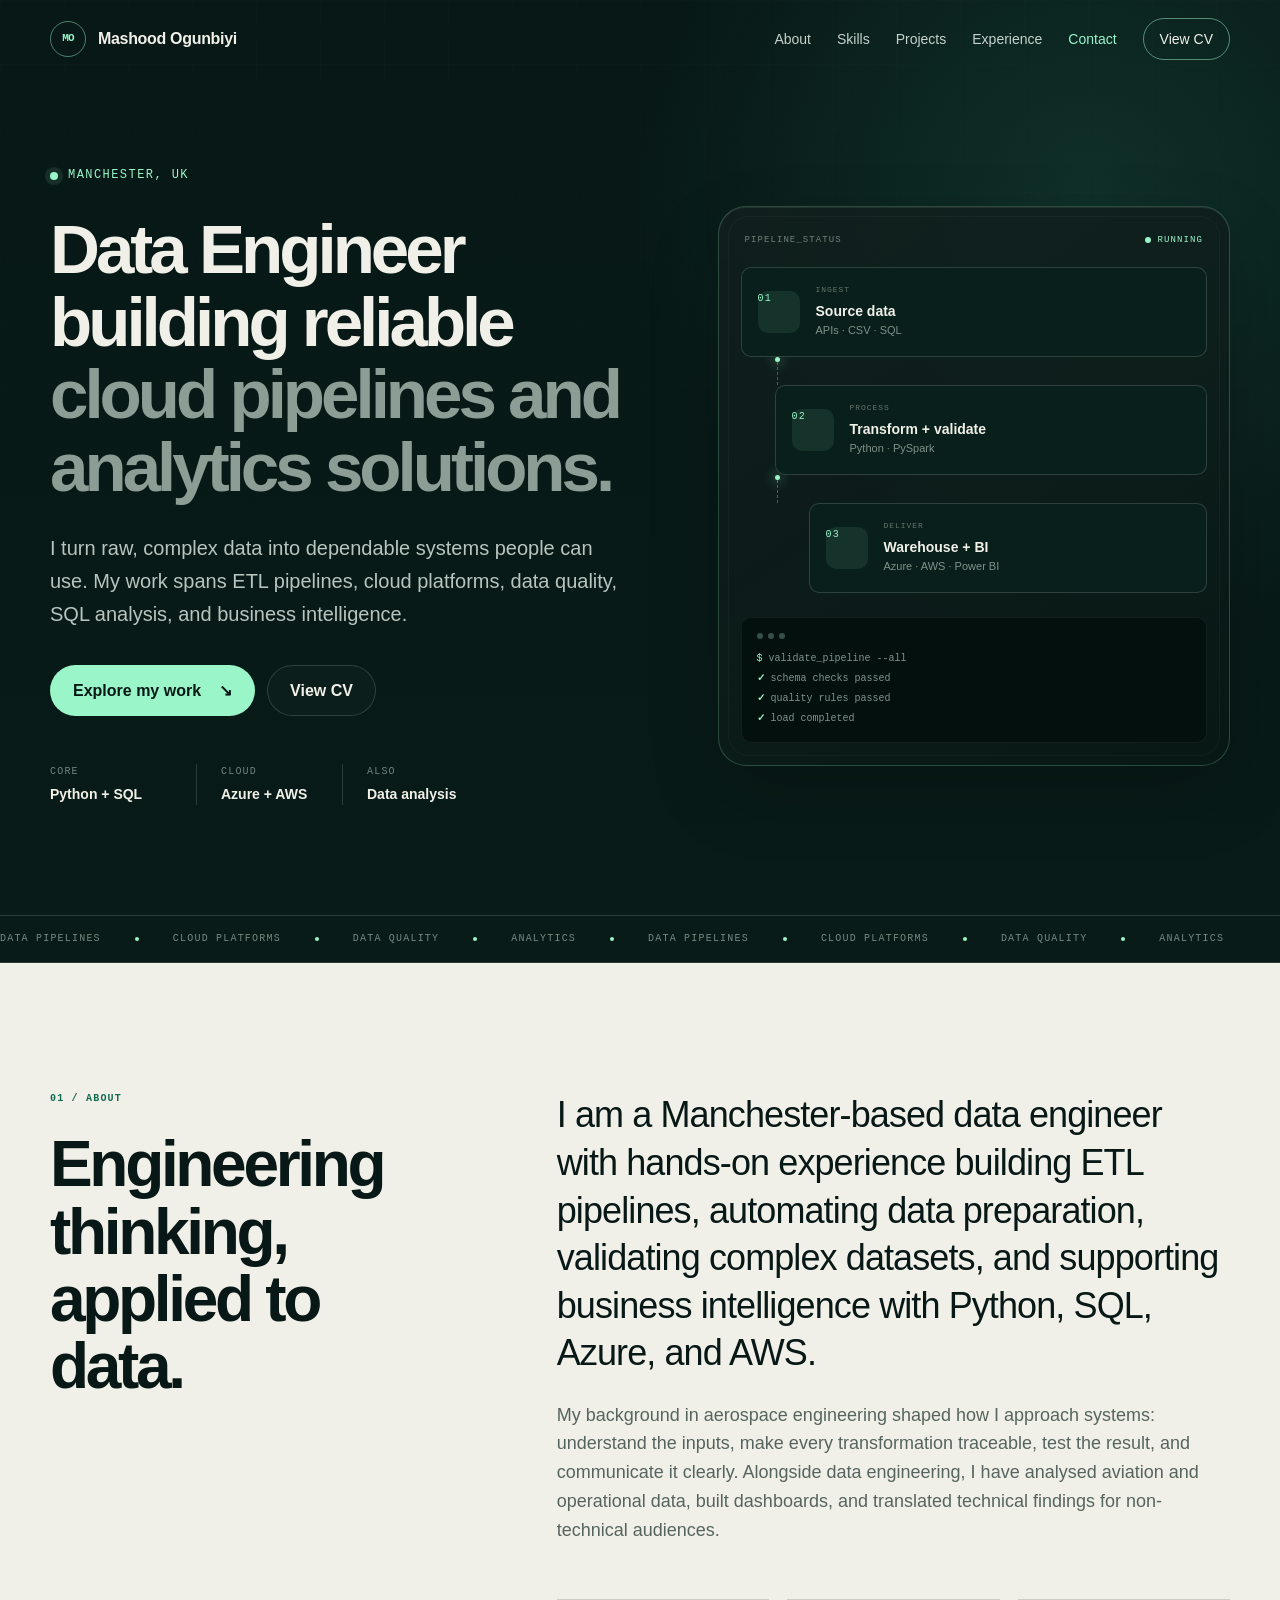
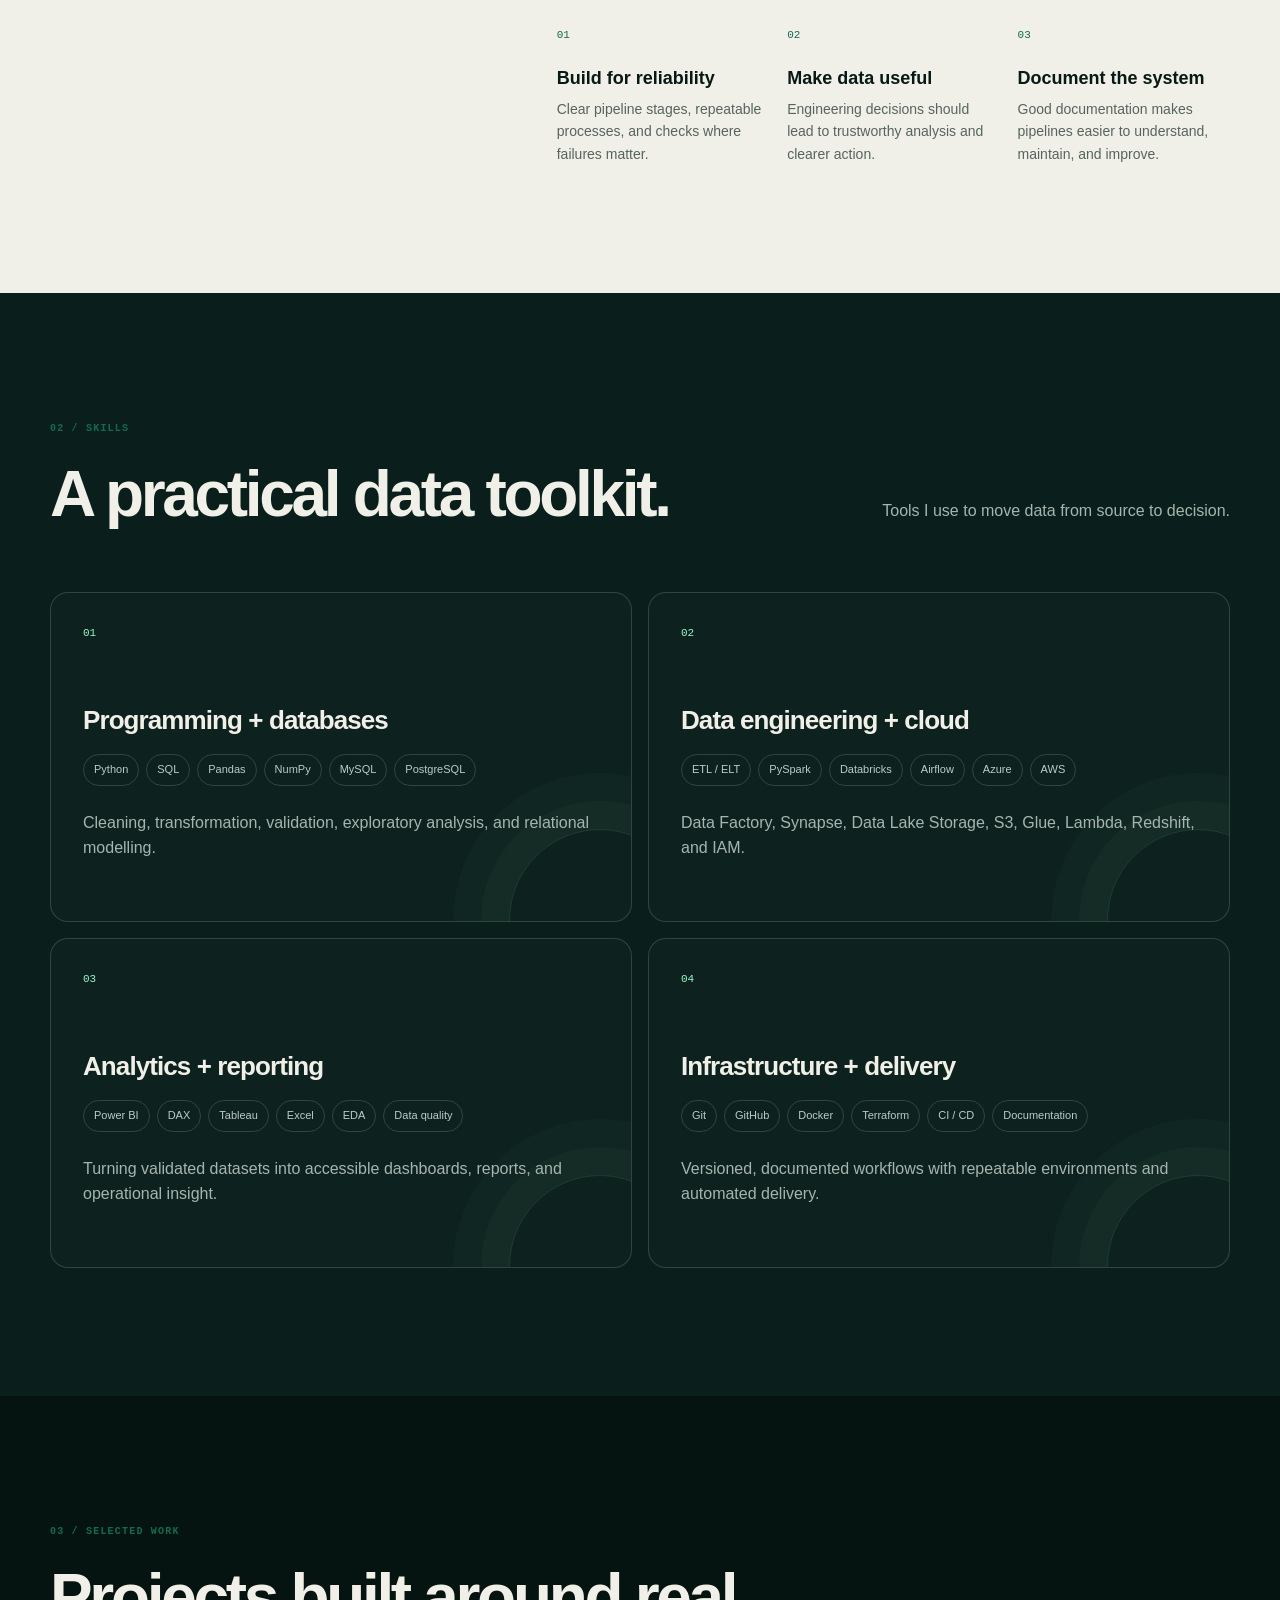
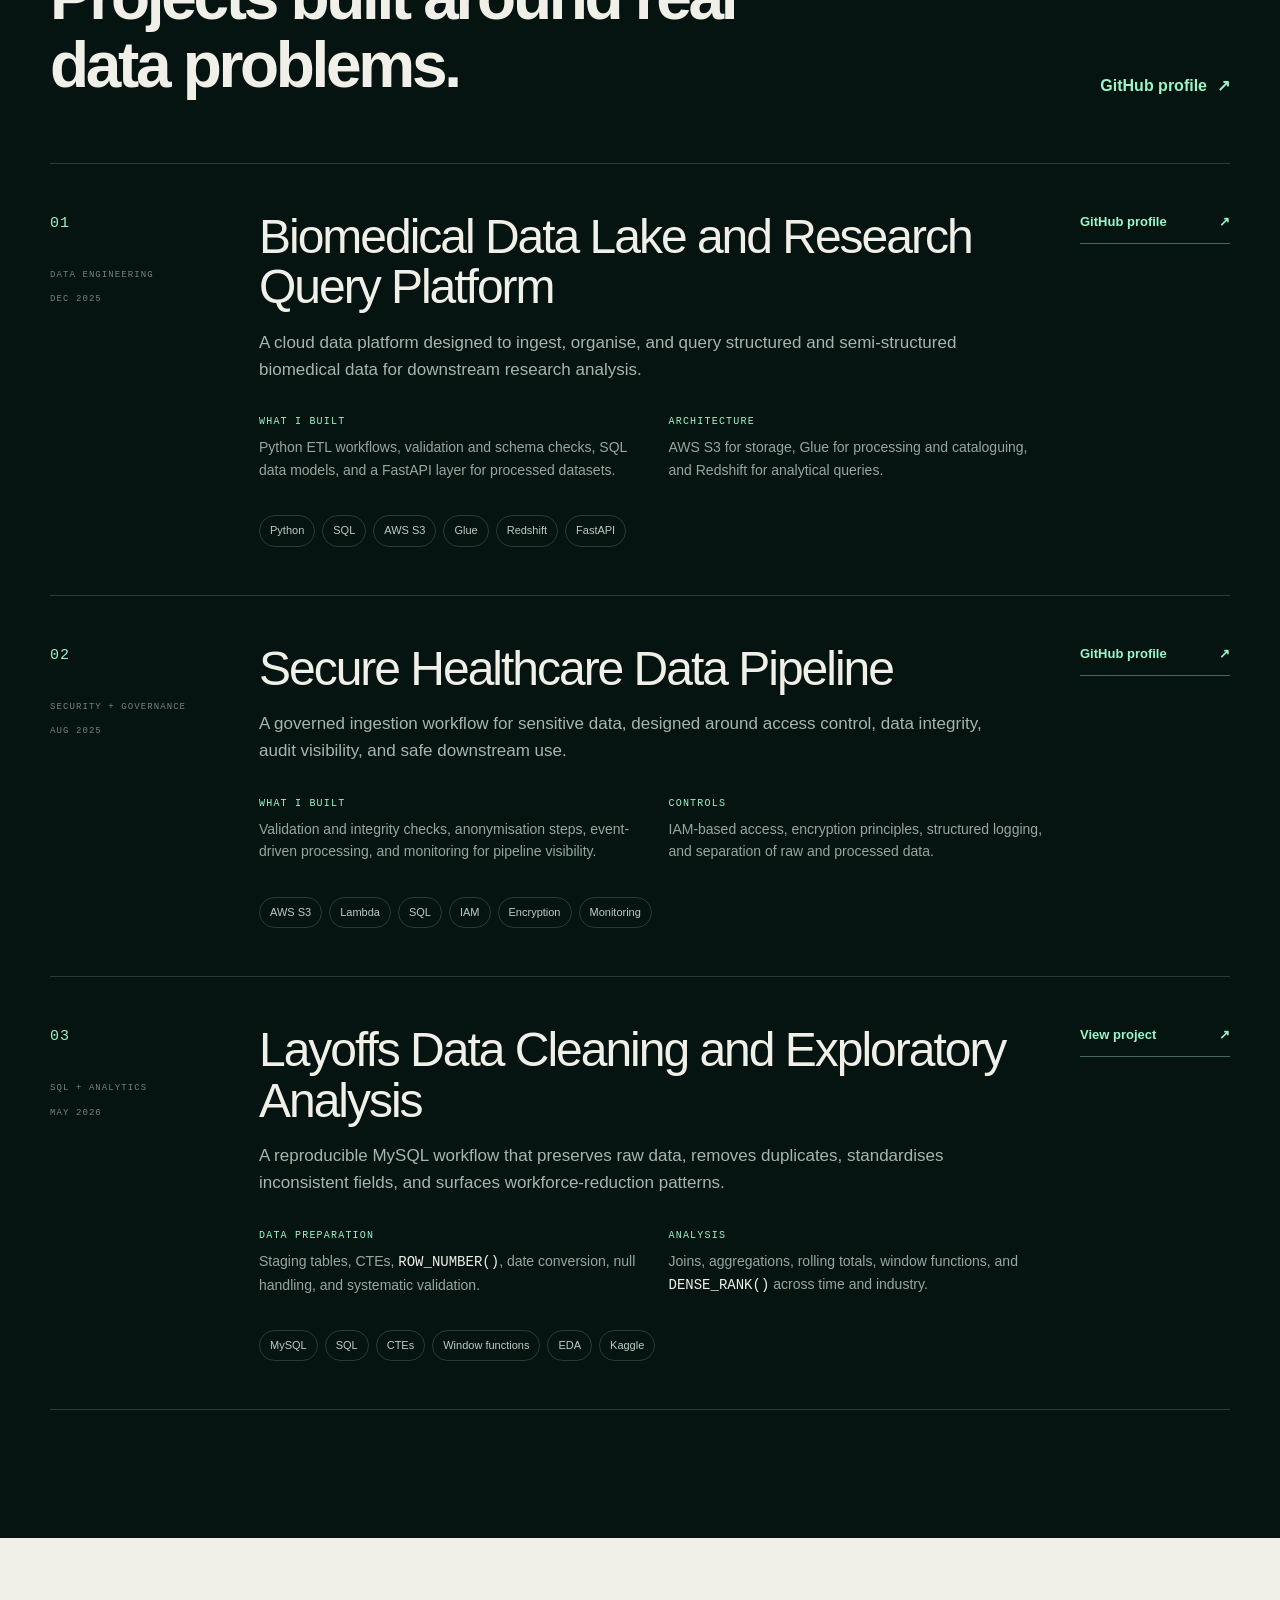
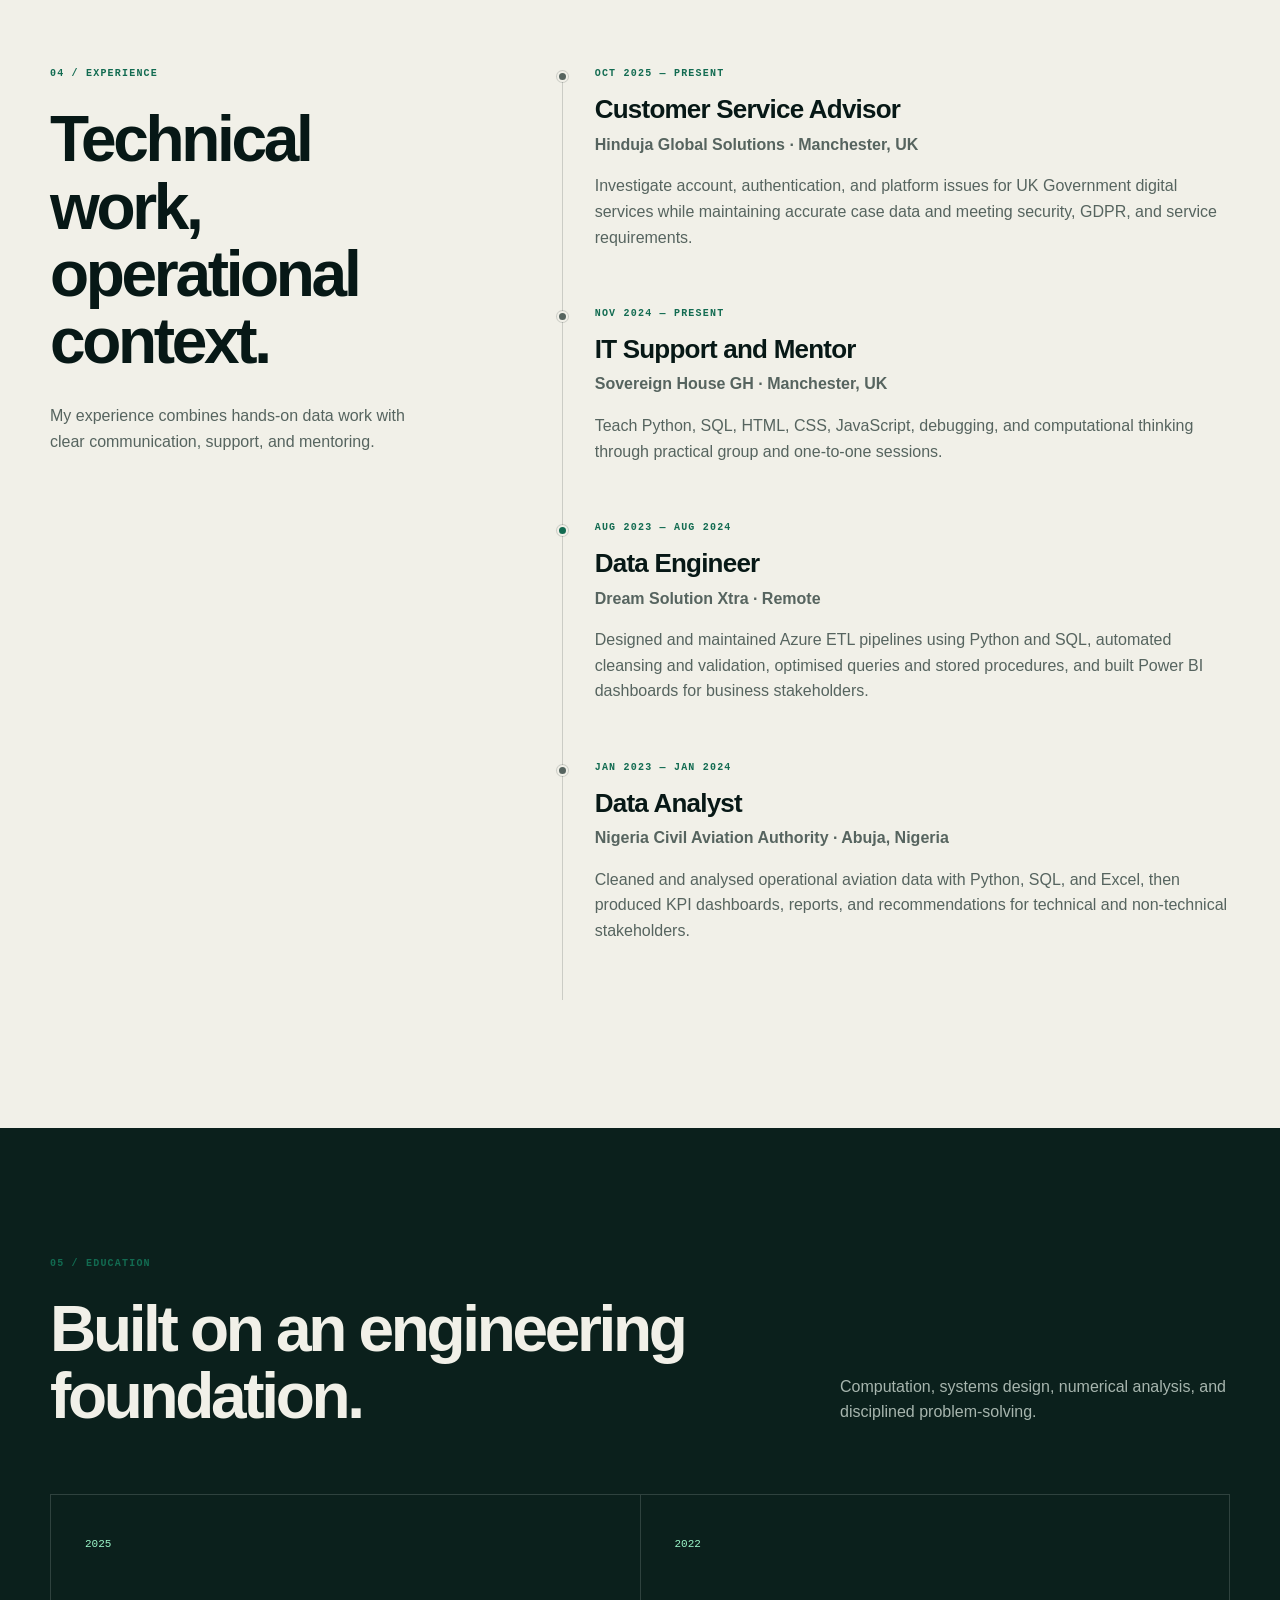
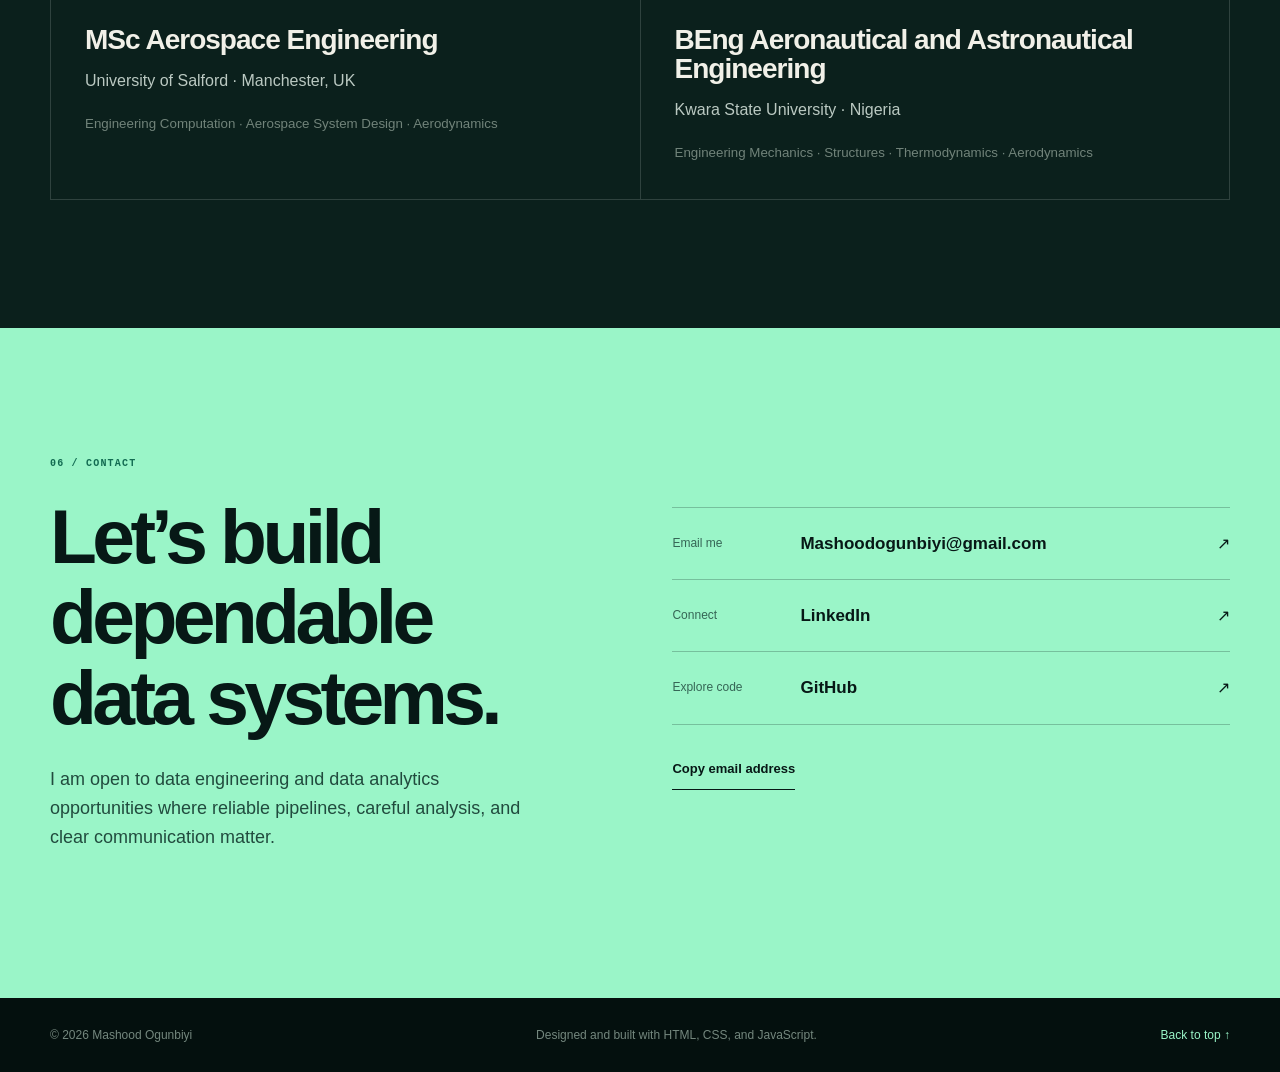
==== commit ed55dcff: "fixed-one-link" ====
--- a/index.html
+++ b/index.html
@@ -343,8 +343,8 @@
                   <li>MySQL</li><li>SQL</li><li>CTEs</li><li>Window functions</li><li>EDA</li><li>Kaggle</li>
                 </ul>
               </div>
-              <a class="project-link" href="https://github.com/mashoodogunbiyi" target="_blank" rel="noreferrer" aria-label="View Mashood Ogunbiyi's GitHub profile for the SQL layoffs analysis project">
-                <span>GitHub profile</span><span aria-hidden="true">↗</span>
+              <a class="project-link" href="https://github.com/mashoodogunbiyi/global-layoffs-sql-project" target="_blank" rel="noreferrer" aria-label="View the Layoffs Data Cleaning and Exploratory Analysis project on GitHub">
+                <span>View project</span><span aria-hidden="true">↗</span>
               </a>
             </article>
           </div>
